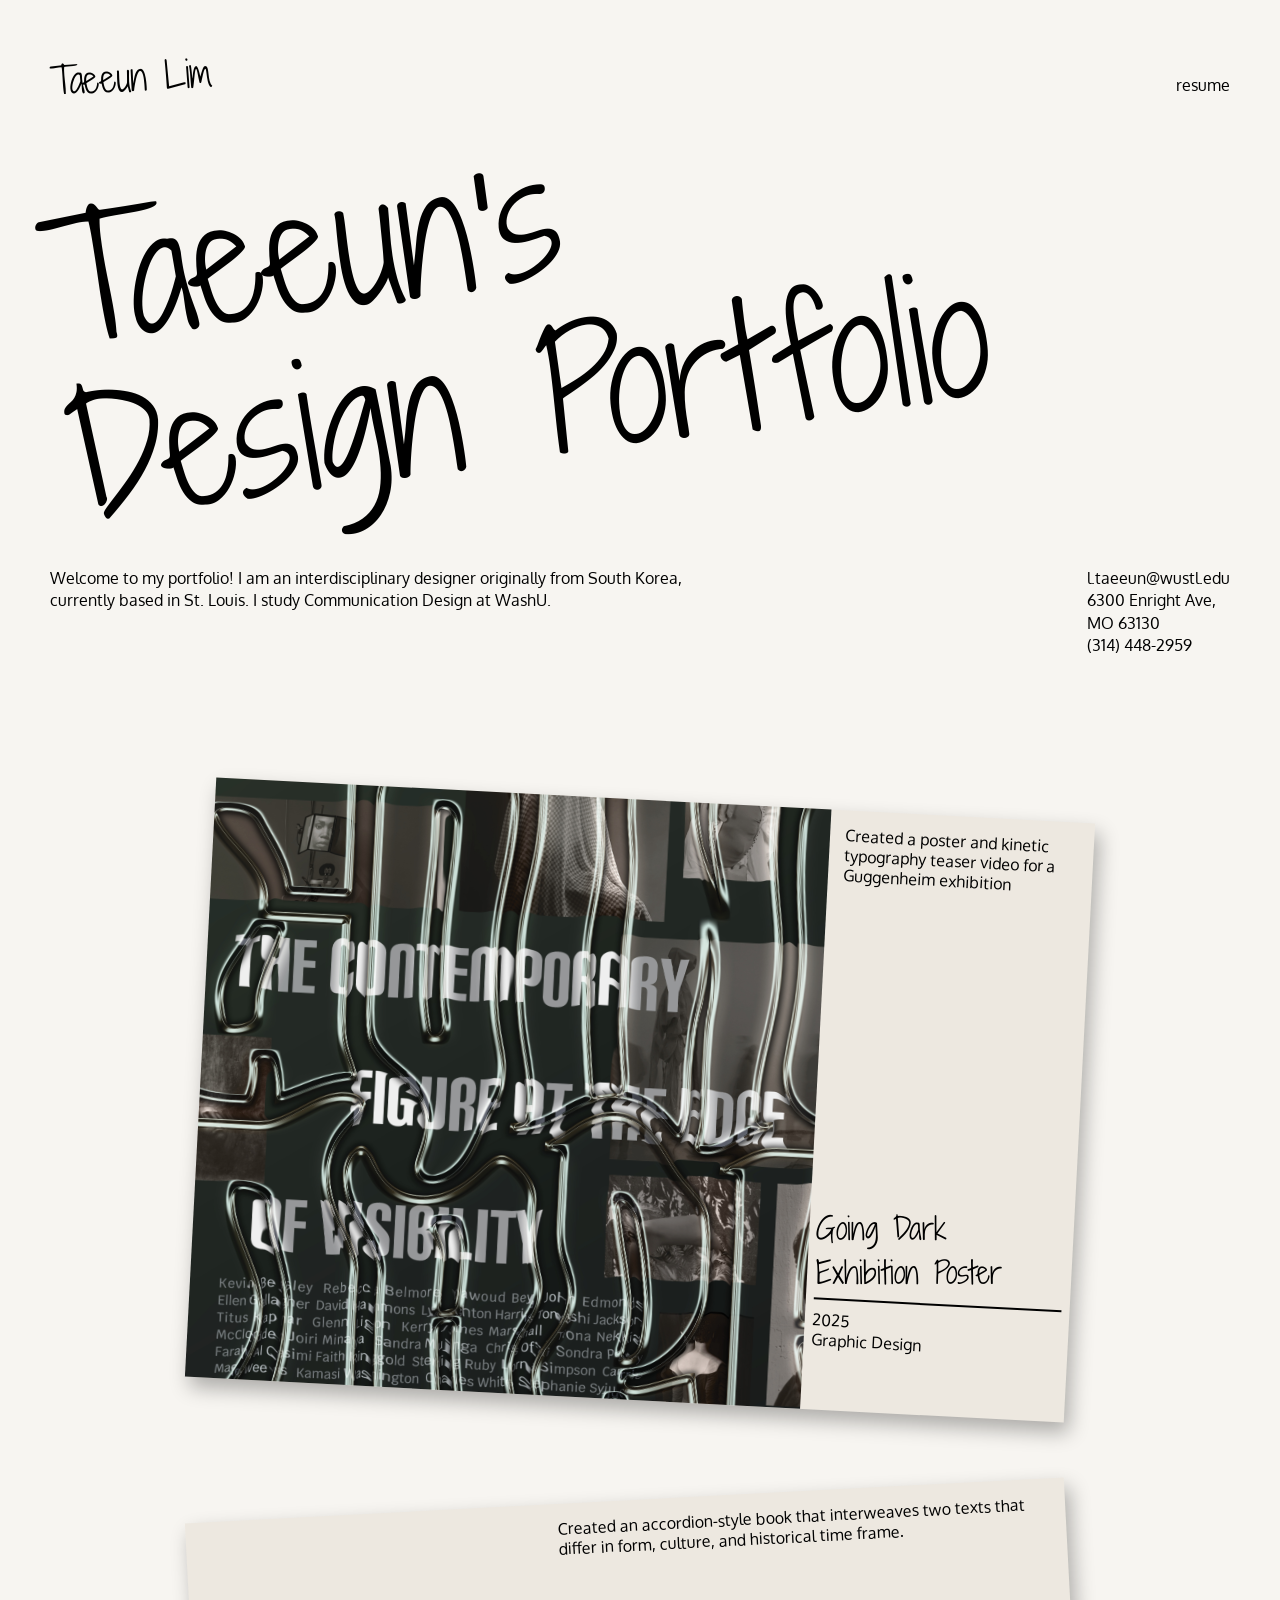
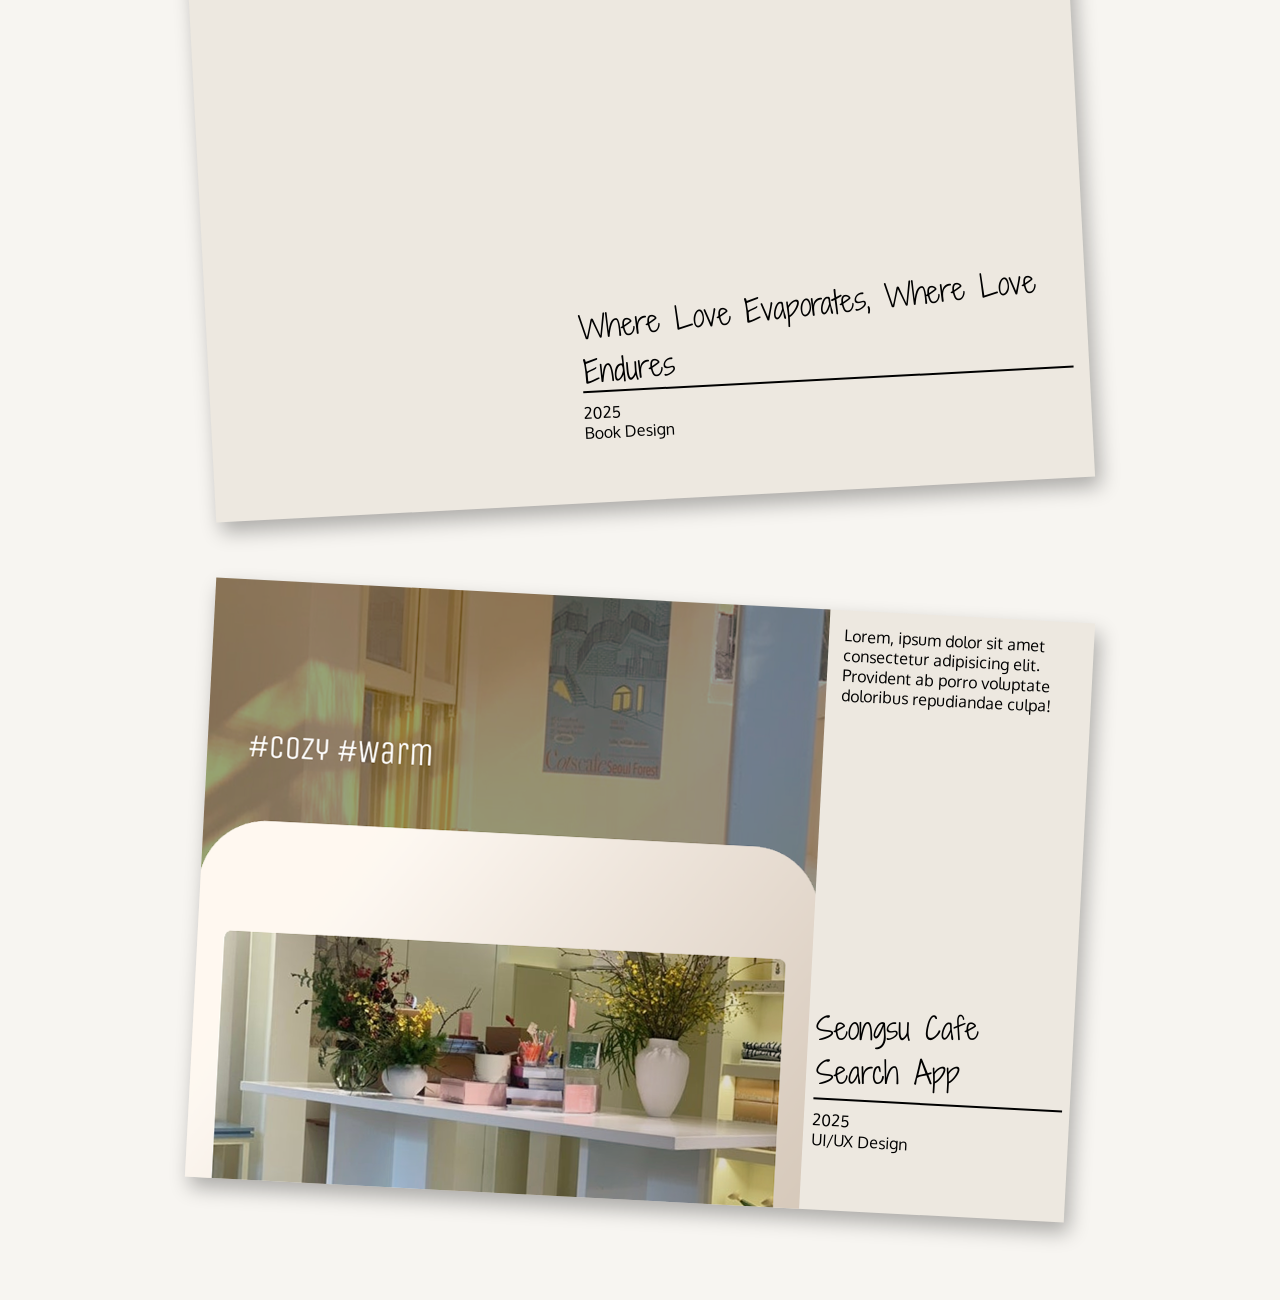
==== portfolio/index.html @ a73a8491 "Update title to 'Taeeun's Portfolio'" ====
<!DOCTYPE html>
<html lang="en">

<head>
    <meta charset="UTF-8">
    <meta name="viewport" content="width=device-width, initial-scale=1.0">
    <title>Taeeun's Portfolio</title>
    <link rel="stylesheet" href="styles.css">
    <link rel="preconnect" href="https://fonts.googleapis.com">
    <link rel="preconnect" href="https://fonts.gstatic.com" crossorigin>
    <link
        href="https://fonts.googleapis.com/css2?family=Oxygen:wght@300;400;700&family=Shadows+Into+Light+Two&display=swap"
        rel="stylesheet">
</head>

<body>
    <div id="wrap">
        <div id="fixed">
            <div id="header" class="flex">
                <a href="index.html" class="cursive home">Taeeun Lim</a>
                <ul class="flex">
                    <!-- <li><a href="#">works</a></li> -->
                    <li><a href="https://drive.google.com/file/d/1LucYQpumOBgdavRqfse2Iy4DHoebhbpL/view?usp=sharing">resume</a></li>
                </ul>
            </div>


            <div id="body">
                <div class="title cursive">
                    <p>Taeeun's <br>Design Portfolio</p>
                </div>
                <div id="introduction" class="flex">
                    <p>Welcome to my portfolio! I am an interdisciplinary designer originally from South Korea, currently based in St. Louis. I study Communication Design at WashU.</p>
                    <p>l.taeeun@wustl.edu <br>6300 Enright Ave, <br>MO 63130 <br>(314) 448-2959</p>
                </div>
            </div>
        </div>

        <!-- cards -->

        <div class="scroll">
            <p>content</p>
        </div>


        <a href="going-dark.html">
            <div class="card flex">
                <img src="image/thumbnails/thumbtest1.jpg" alt="">
                <div class="card-description">
                    <p>Created a poster and kinetic typography teaser video for a Guggenheim exhibition</p>
                    <div class="work-name">
                        <p class="cursive">Going Dark <br> Exhibition Poster</p>
                    <div class="line">
                    </div>
                    <div>
                        <p>2025</p>
                        <p>Graphic Design</p>
                    </div>
                    </div>
                    
                </div>
            </div>
        </a>

        <a href="love-book.html">
            <div class="card flex">
                <img src="image/thumbnails/thumbnail3.jpg" alt="">
                <div class="card-description">
                    <p>Created an accordion-style book that interweaves two texts that differ in form, culture, and historical time frame.</p>
                    <div class="work-name">
                        <p class="cursive">Where Love Evaporates, Where Love Endures</p>
                    <div class="line">
                    </div>
                    <div>
                        <p>2025</p>
                        <p>Book Design</p>
                    </div>
                    </div>
                    
                </div>
            </div>
        </a>

        <a href="seongsu.html">
            <div class="card flex">
                <img src="image/thumbnails/thumbnailtest3.png" alt="">
                <div class="card-description">
                    <p>Lorem, ipsum dolor sit amet consectetur adipisicing elit. Provident ab porro voluptate doloribus repudiandae culpa!</p>
                    <div class="work-name">
                        <p class="cursive">Seongsu Cafe <br> Search App</p>
                    <div class="line">
                    </div>
                    <div>
                        <p>2025</p>
                        <p>UI/UX Design</p>
                    </div>
                    </div>
                    
                </div>
            </div>
        </a>

         

        


    </div>

    </div>
</body>

</html>
---- portfolio/styles.css ----
* {
    margin: 0;
    padding: 0;
    box-sizing: border-box;
}

a {
    text-decoration: none;
    color: inherit;

}

ul,
ol,
li {
    list-style: none;
}

img {
    width: 100%;
    height: auto;
    object-fit: cover;
}

video {
    width: 100%;
    height: auto;
}

body {
    background-color: #F7F5F1;
    font-family: "Oxygen", sans-serif;
    font-weight: 400;
    font-style: normal;
    font-size: 16px;
}

.cursive {
    font-family: "Shadows Into Light Two", cursive;
    font-weight: 400;
    font-style: normal;
    font-size: 30px;
    transform: rotate(-3deg);
}

.flex {
    display: flex;
    justify-content: space-between;
    /* gap: 2%; */
}


/*----------header------------------------*/

.home {
    font-size: 36px;
    transition: all 0.5s ease;
}

.home:hover {
    font-size: 38px;
    transform: rotate(0deg);
}


#header {
    width: 100%;
    align-items: baseline;
    z-index: 1000;
}

#header ul.flex li {
    margin: 0 0 0 20px;
    cursor: pointer;
    padding: 20px 0 20px 0;
}

#fixed {
    position: fixed;
        padding: 50px;
    width: 100vw;
}

/*fixed body------------------------------*/


#body {
    width: 100%;
}
.title {
    font-size: 200px;
    line-height: 1.1;
    transform: rotate(-8deg);
    margin: 0 0 100px;
}

#introduction p {
    max-width: 650px;
    line-height: 1.4;
}



/*card------------------------------------*/


.scroll {
    height: 800px;
    width: 20px;
    opacity: 0;
}
.card {
    background-color: #EDE8E0;
    width: 1100px;
    height: 750px;
    z-index: 10;
    margin: 0 auto 100px;
    box-shadow: 5px 10px 20px rgba(0,0,0,0.30);
    transition: transform 0.3s ease;
}

a:nth-of-type(odd) .card {
    transform: rotate(3deg);
}

a:nth-of-type(odd):hover .card {
    transform: rotate(-3deg);
}


a:nth-of-type(even) .card {
    transform: rotate(-3deg);
}

a:nth-of-type(even):hover .card {
    transform: rotate(3deg);
}

/* .description {
    margin: 30px;
} */

.card img {
    width: 70%;
}

.card-description {
    padding: 15px;
    width: 100%;
    position: relative;
}

.line {
    width: 100%;
    height: 2px;
    background-color: black;
    margin: 10px 0;
}

.work-name {
    position: absolute;
    width: 94%;
    left: 50%;
    bottom: 10%;
    transform: translateX(-50%);
}


.bold {
    font-weight: 600;
}





/*responsive--------------------------------*/


@media  (max-width: 1300px) {
    .title {
        font-size: 160px;
    }

     .card {
    width: 880px;
    height: 600px;
}
}

@media  (max-width: 1100px) {
    .title {
        font-size: 130px;
    }


    .card {
        flex-direction: column;
        width: 500px;
        height: 700px;
        justify-content: flex-start;
        position: relative;
    }

    .card-description {
        position:initial;
    }

    .card img {
        width: 100%;
        height: 400px;
    }

    .work-name {
        bottom: 5%;
    }
    
}

@media (max-width: 700px) {
    .title {
        font-size: 120px;
    }



    #fixed #introduction{
        margin: -50px 0 0;
        flex-direction: column;
    }

    #introduction>p:first-of-type {
        margin: 0 0 20px;
    }

    .card {
        width: 400px;
        height: 700px;
            }
    
}
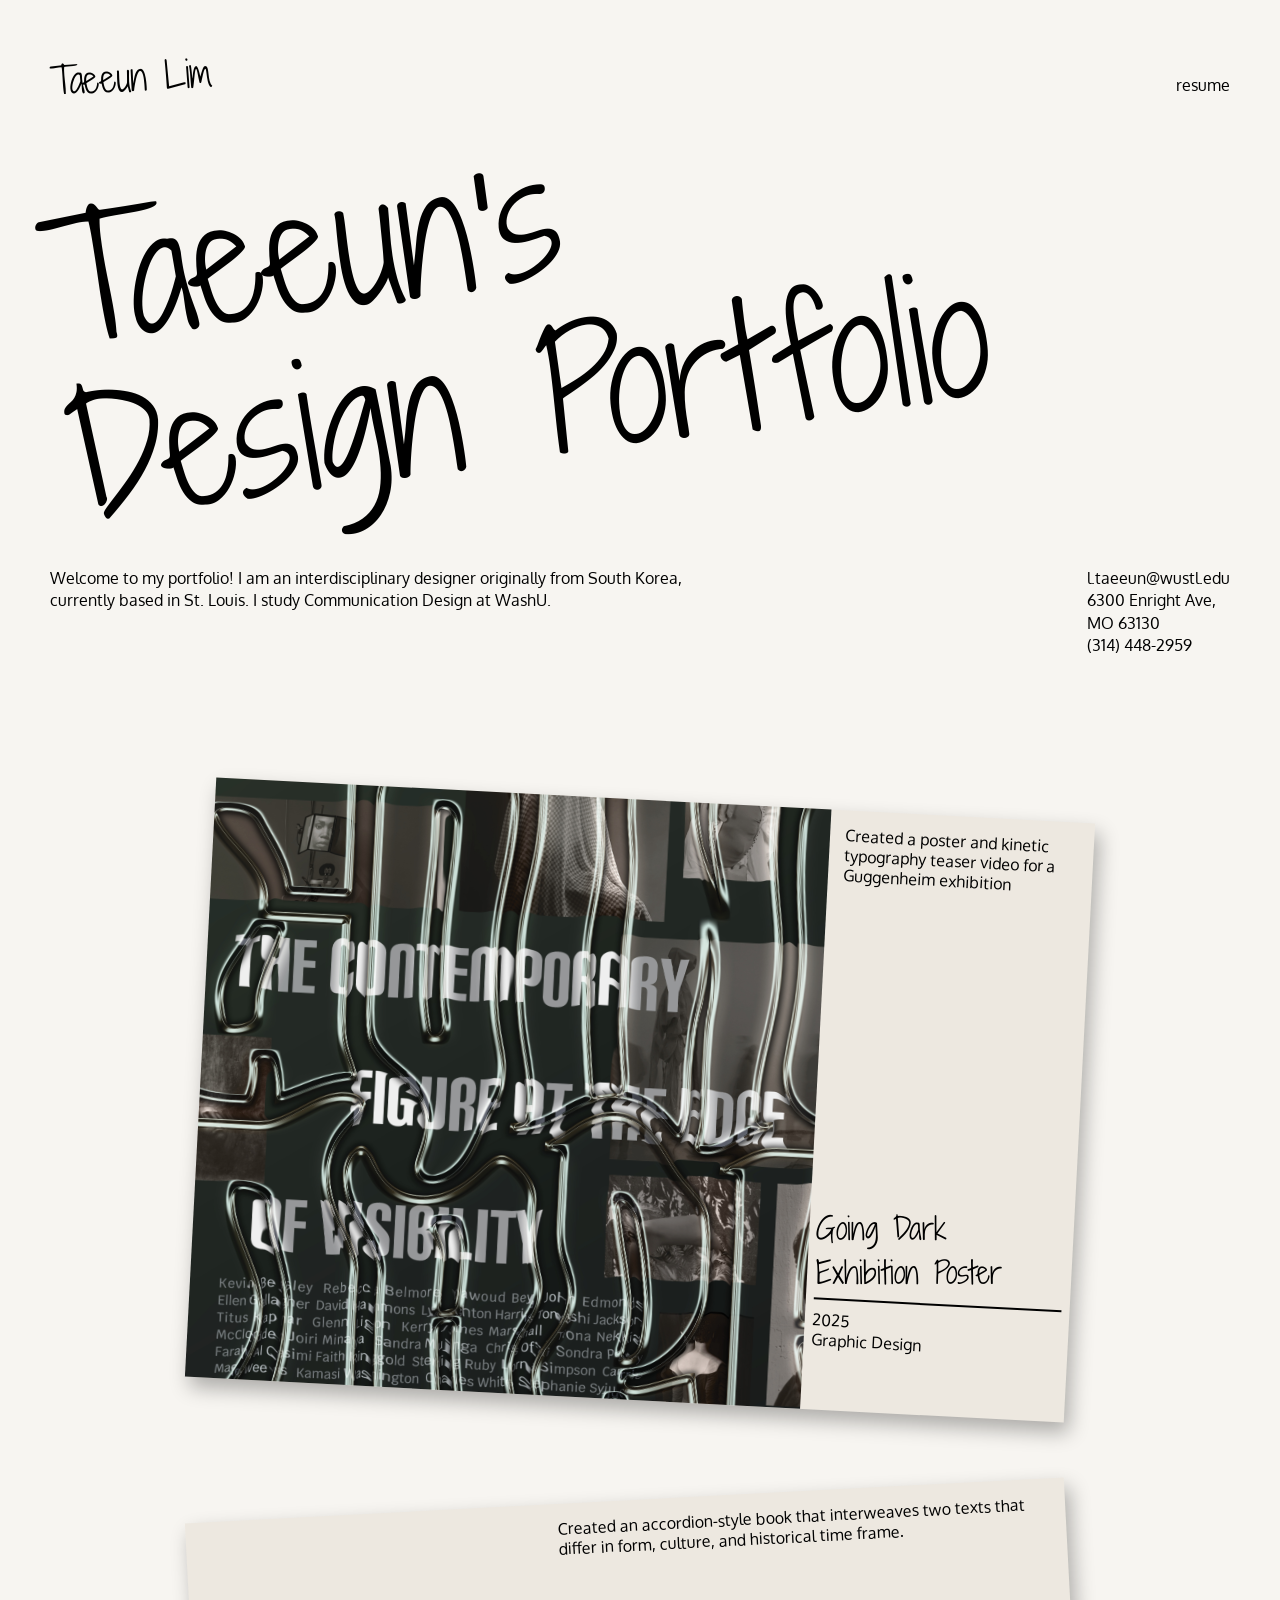
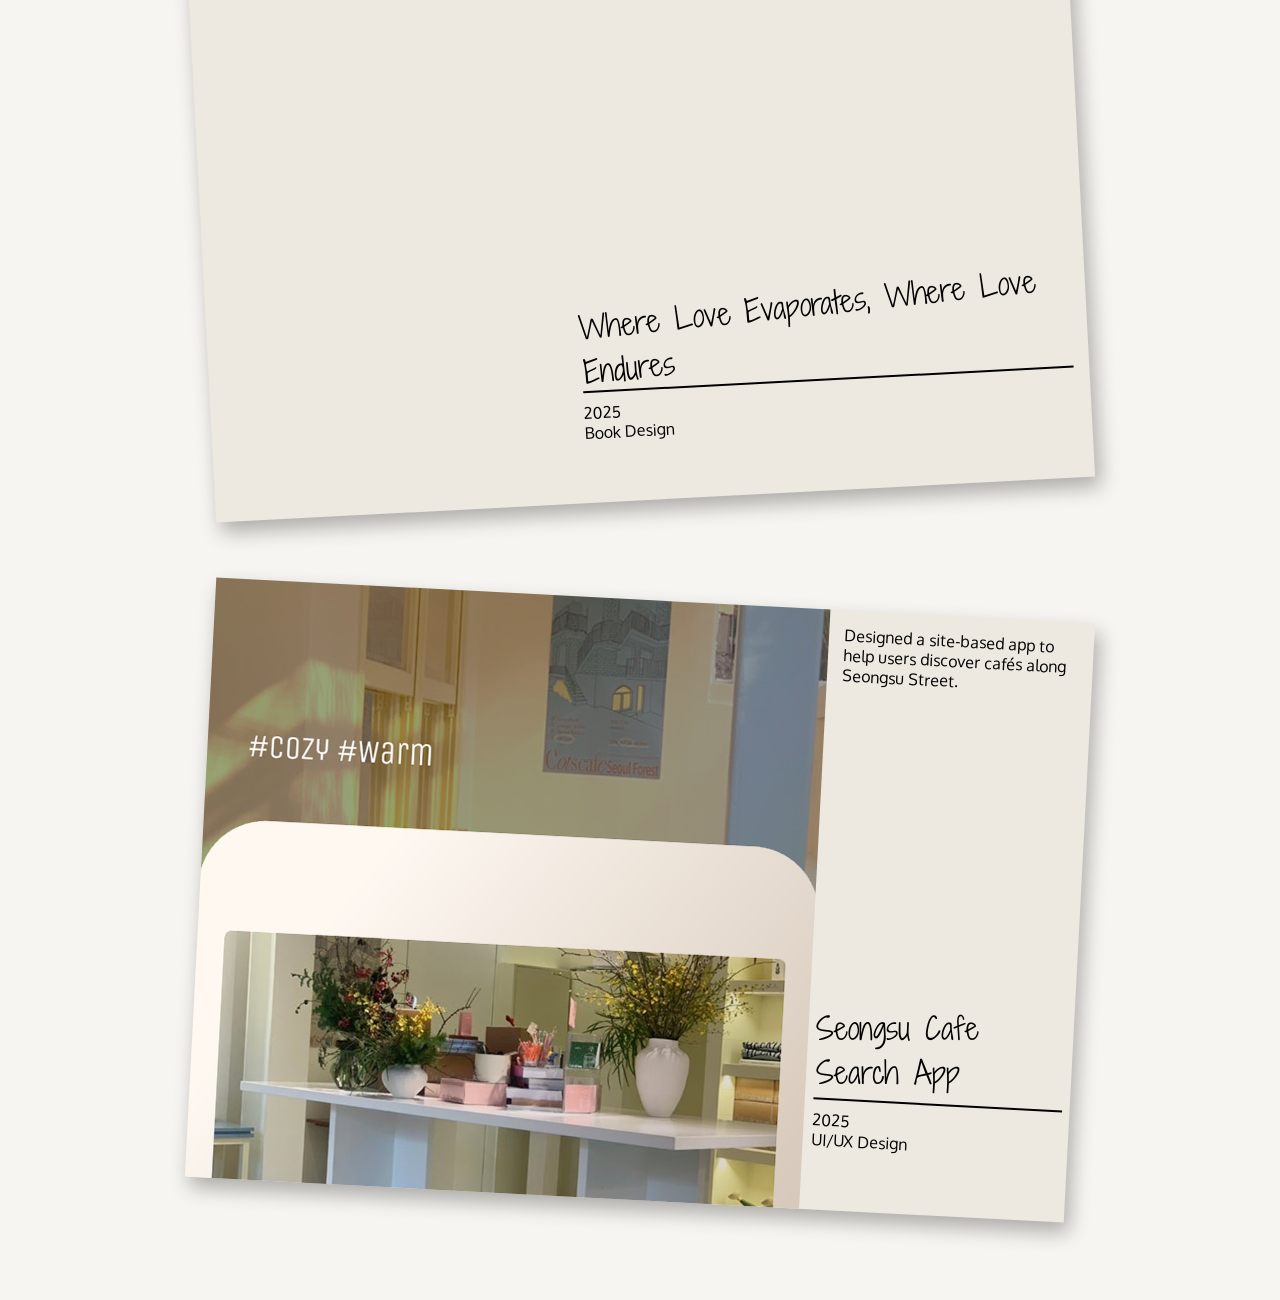
==== commit e4df5534: "change of description" ====
--- a/portfolio/index.html
+++ b/portfolio/index.html
@@ -85,7 +85,7 @@
             <div class="card flex">
                 <img src="image/thumbnails/thumbnailtest3.png" alt="">
                 <div class="card-description">
-                    <p>Lorem, ipsum dolor sit amet consectetur adipisicing elit. Provident ab porro voluptate doloribus repudiandae culpa!</p>
+                    <p>Designed a site-based app to help users discover cafés along Seongsu Street.</p>
                     <div class="work-name">
                         <p class="cursive">Seongsu Cafe <br> Search App</p>
                     <div class="line">
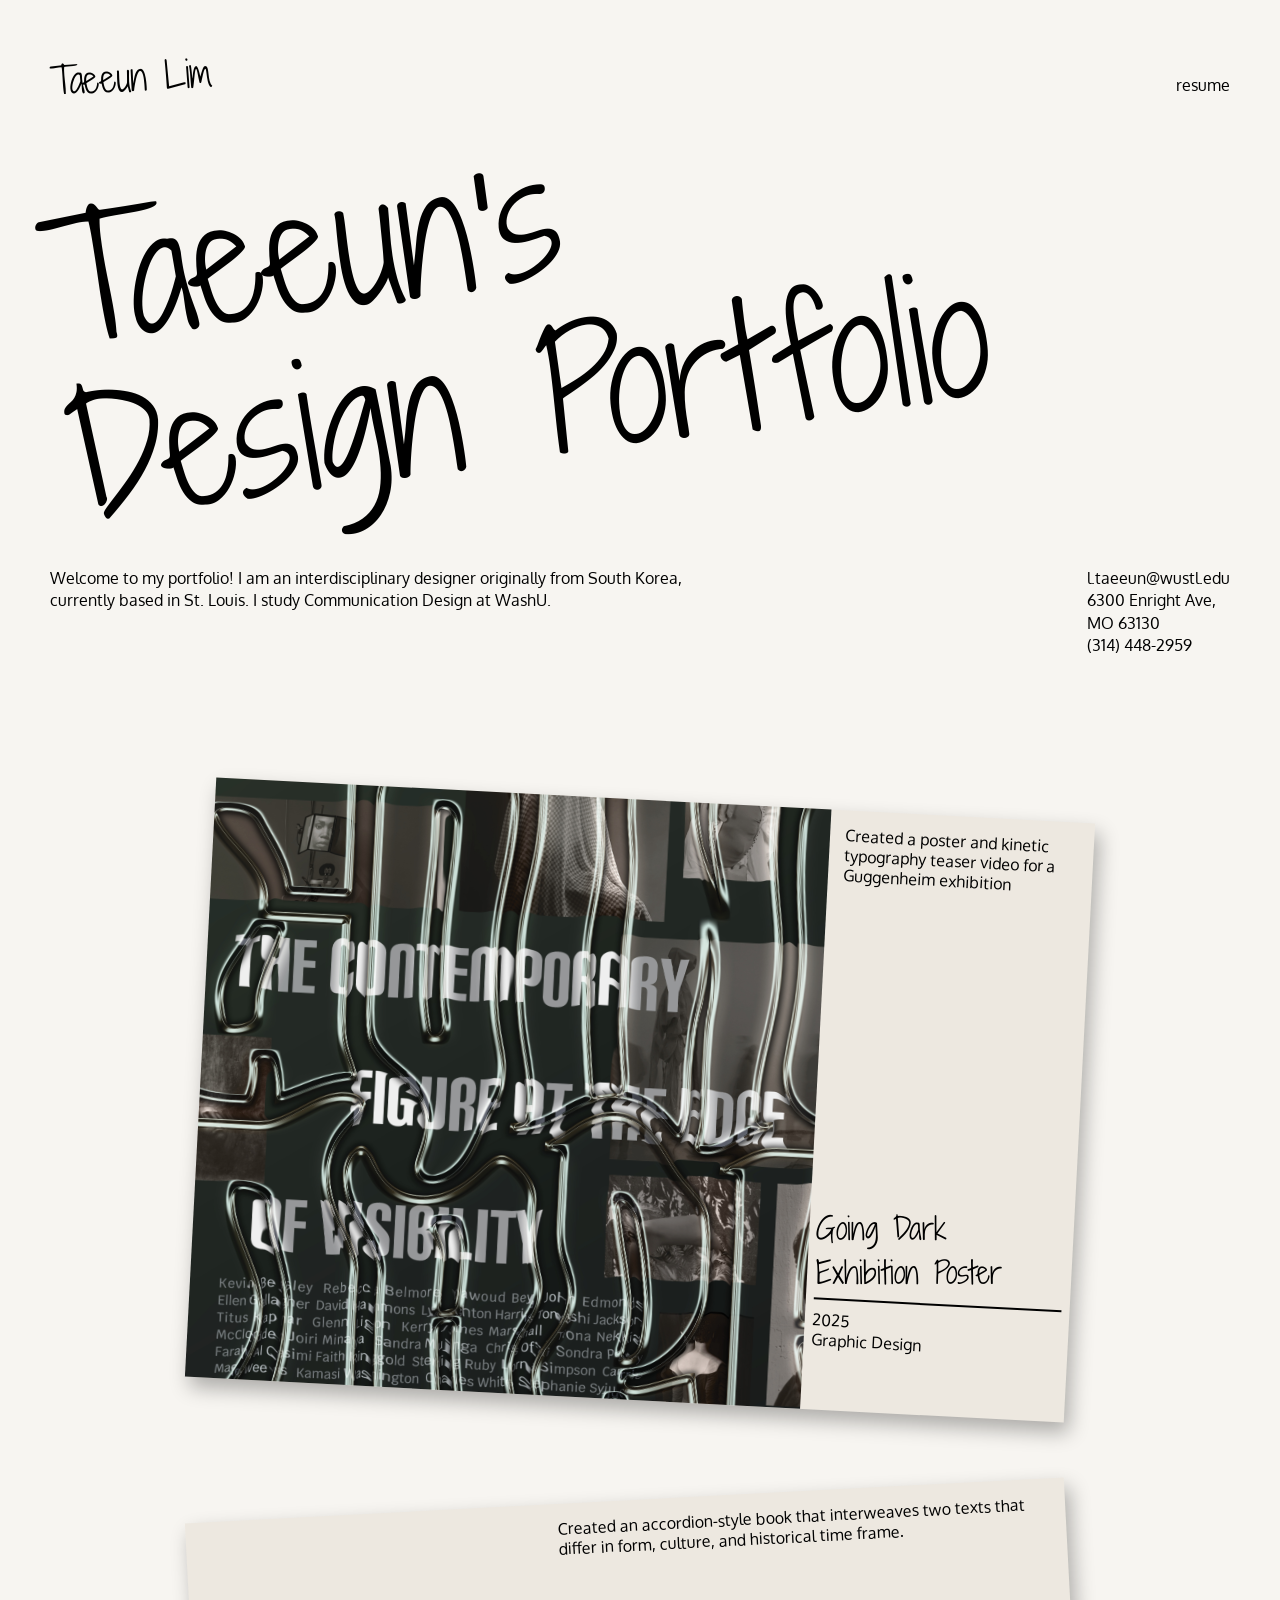
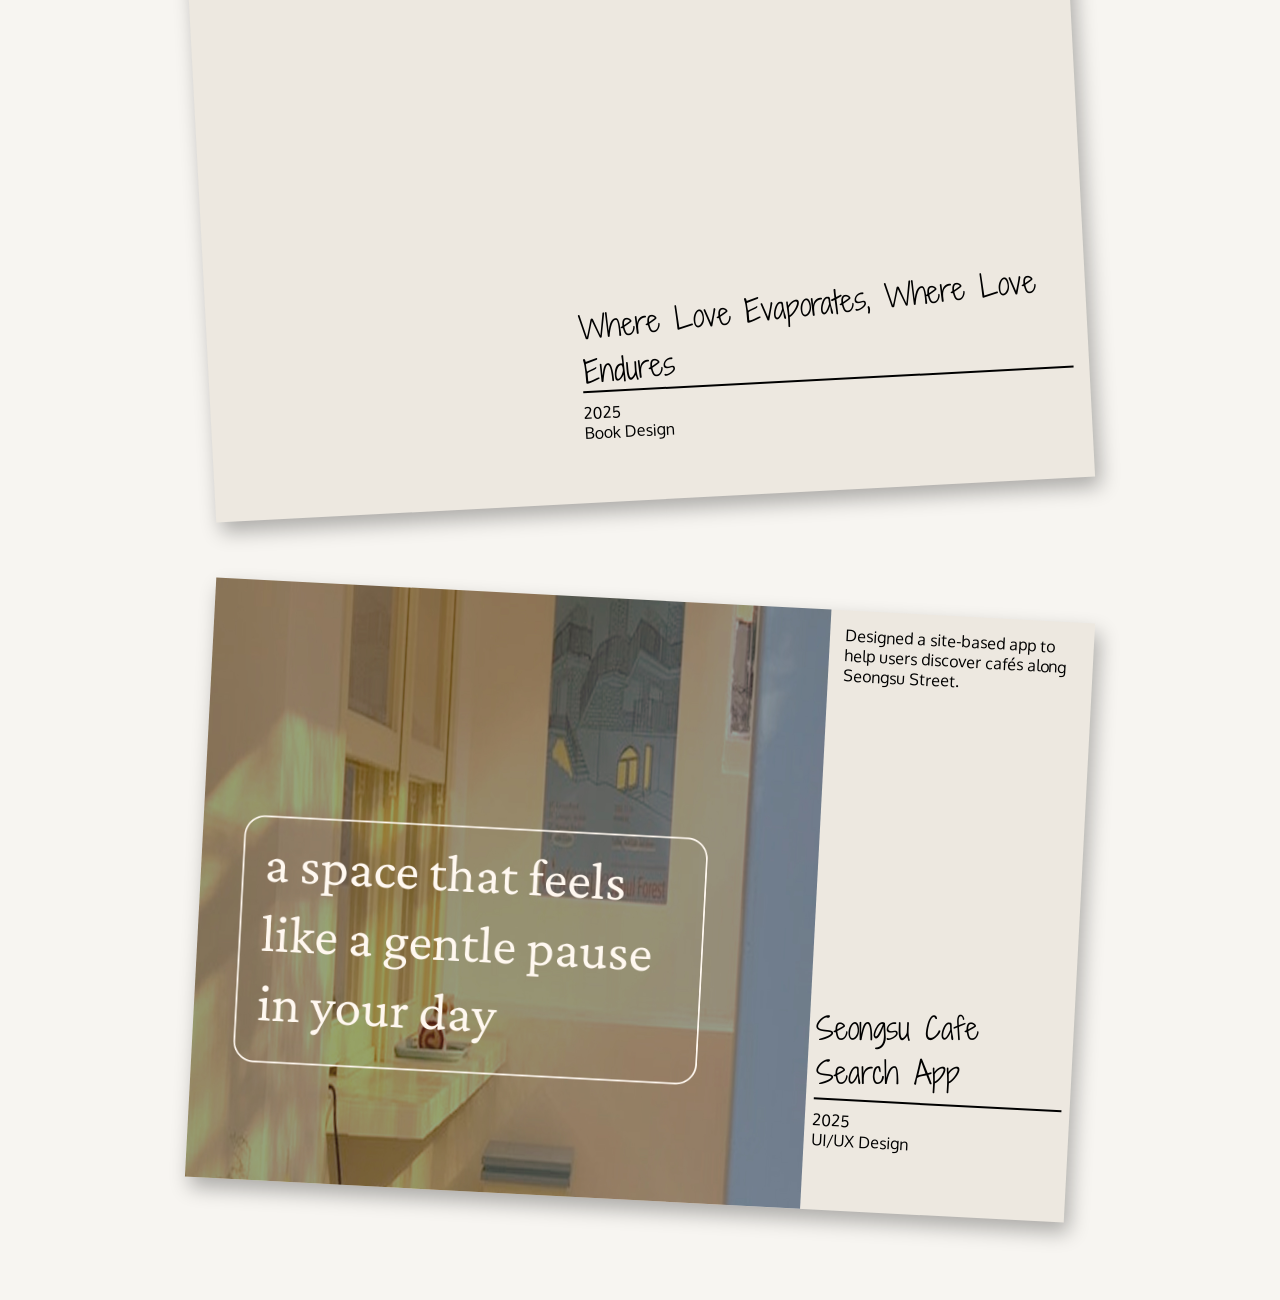
==== commit cecf345f: "thumbnail" ====
--- a/portfolio/index.html
+++ b/portfolio/index.html
@@ -83,7 +83,7 @@
 
         <a href="seongsu.html">
             <div class="card flex">
-                <img src="image/thumbnails/thumbnailtest3.png" alt="">
+                <img src="image/thumbnails/thumbnail2.jpg" alt="">
                 <div class="card-description">
                     <p>Designed a site-based app to help users discover cafés along Seongsu Street.</p>
                     <div class="work-name">
--- a/portfolio/styles.css
+++ b/portfolio/styles.css
@@ -136,9 +136,6 @@
     transform: rotate(3deg);
 }
 
-/* .description {
-    margin: 30px;
-} */
 
 .card img {
     width: 70%;
@@ -171,7 +168,15 @@
 }
 
 
-
+button {
+    background-color: transparent;
+    border: 1px solid black;
+    border-radius: 10px;
+    padding: 10px 15px;
+    font-size: 16px;
+    cursor: pointer;
+    transition: all 0.3s ease;
+}
 
 
 /*responsive--------------------------------*/
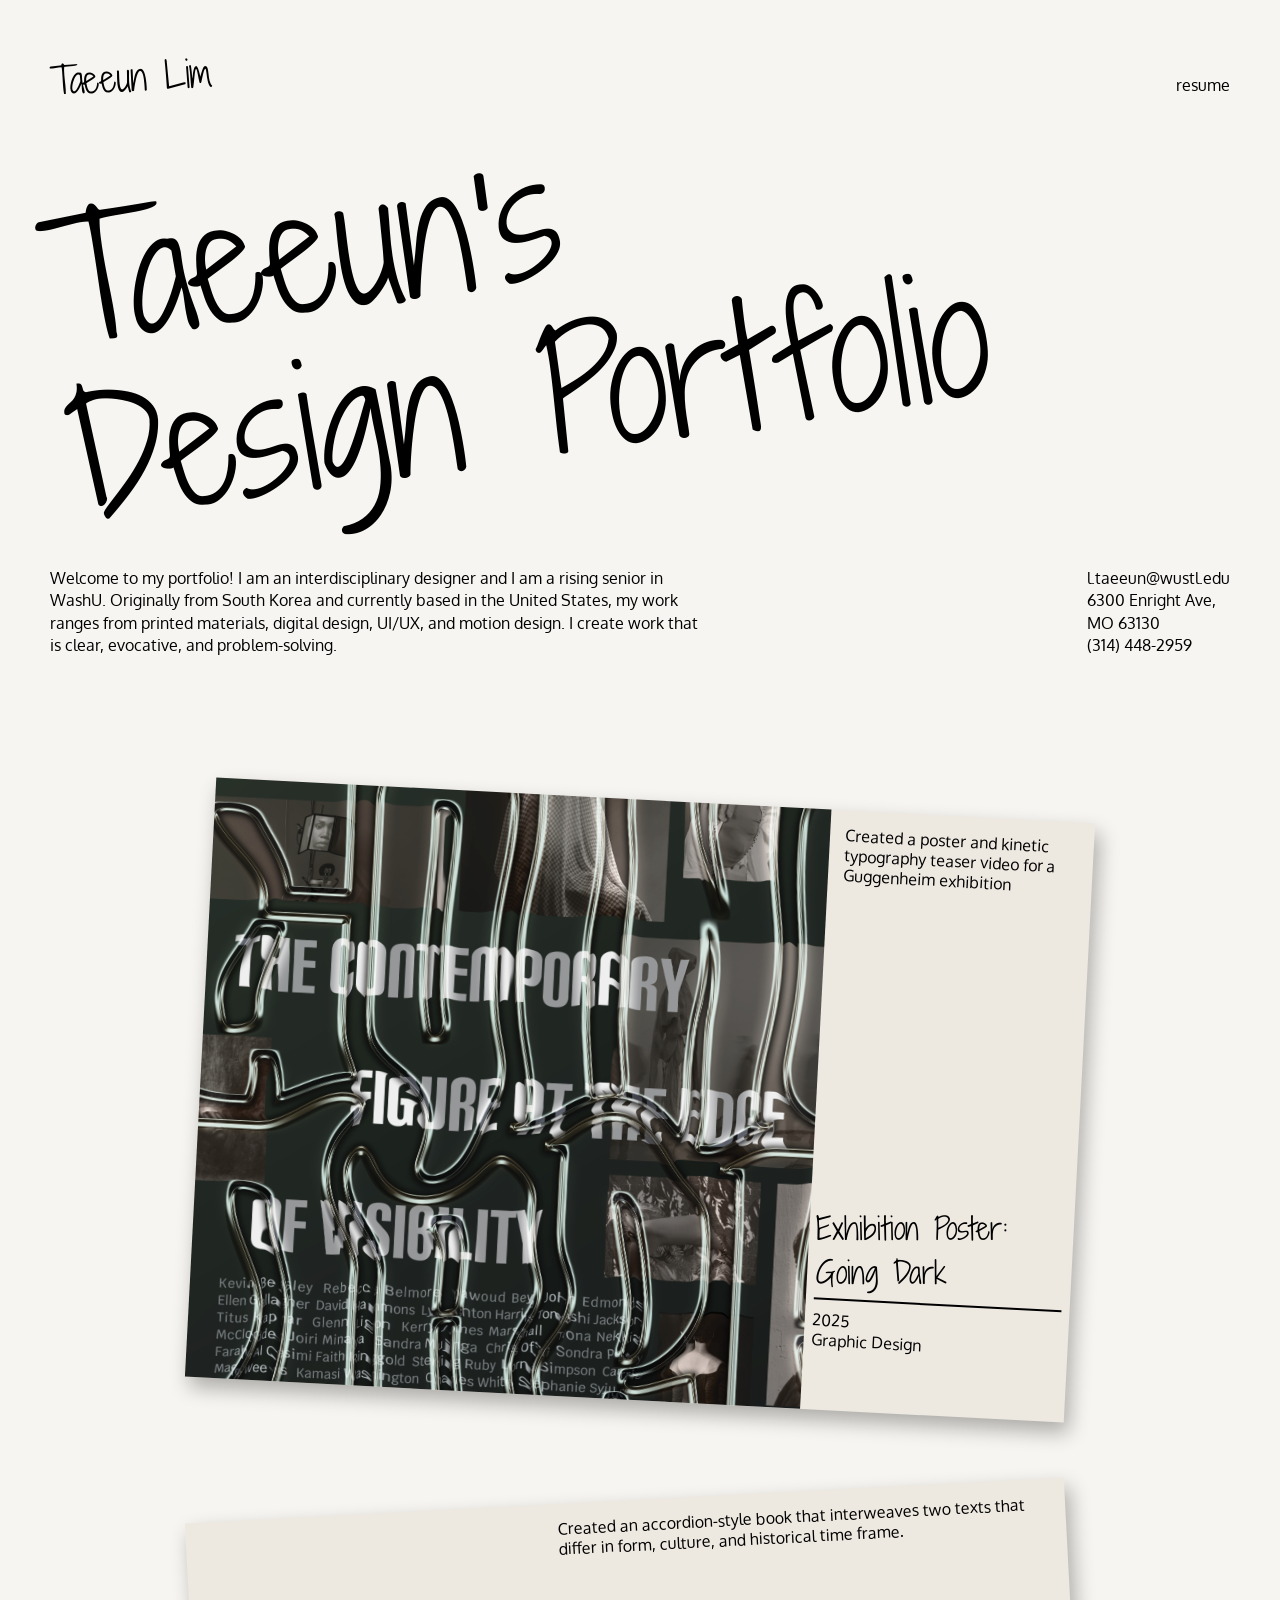
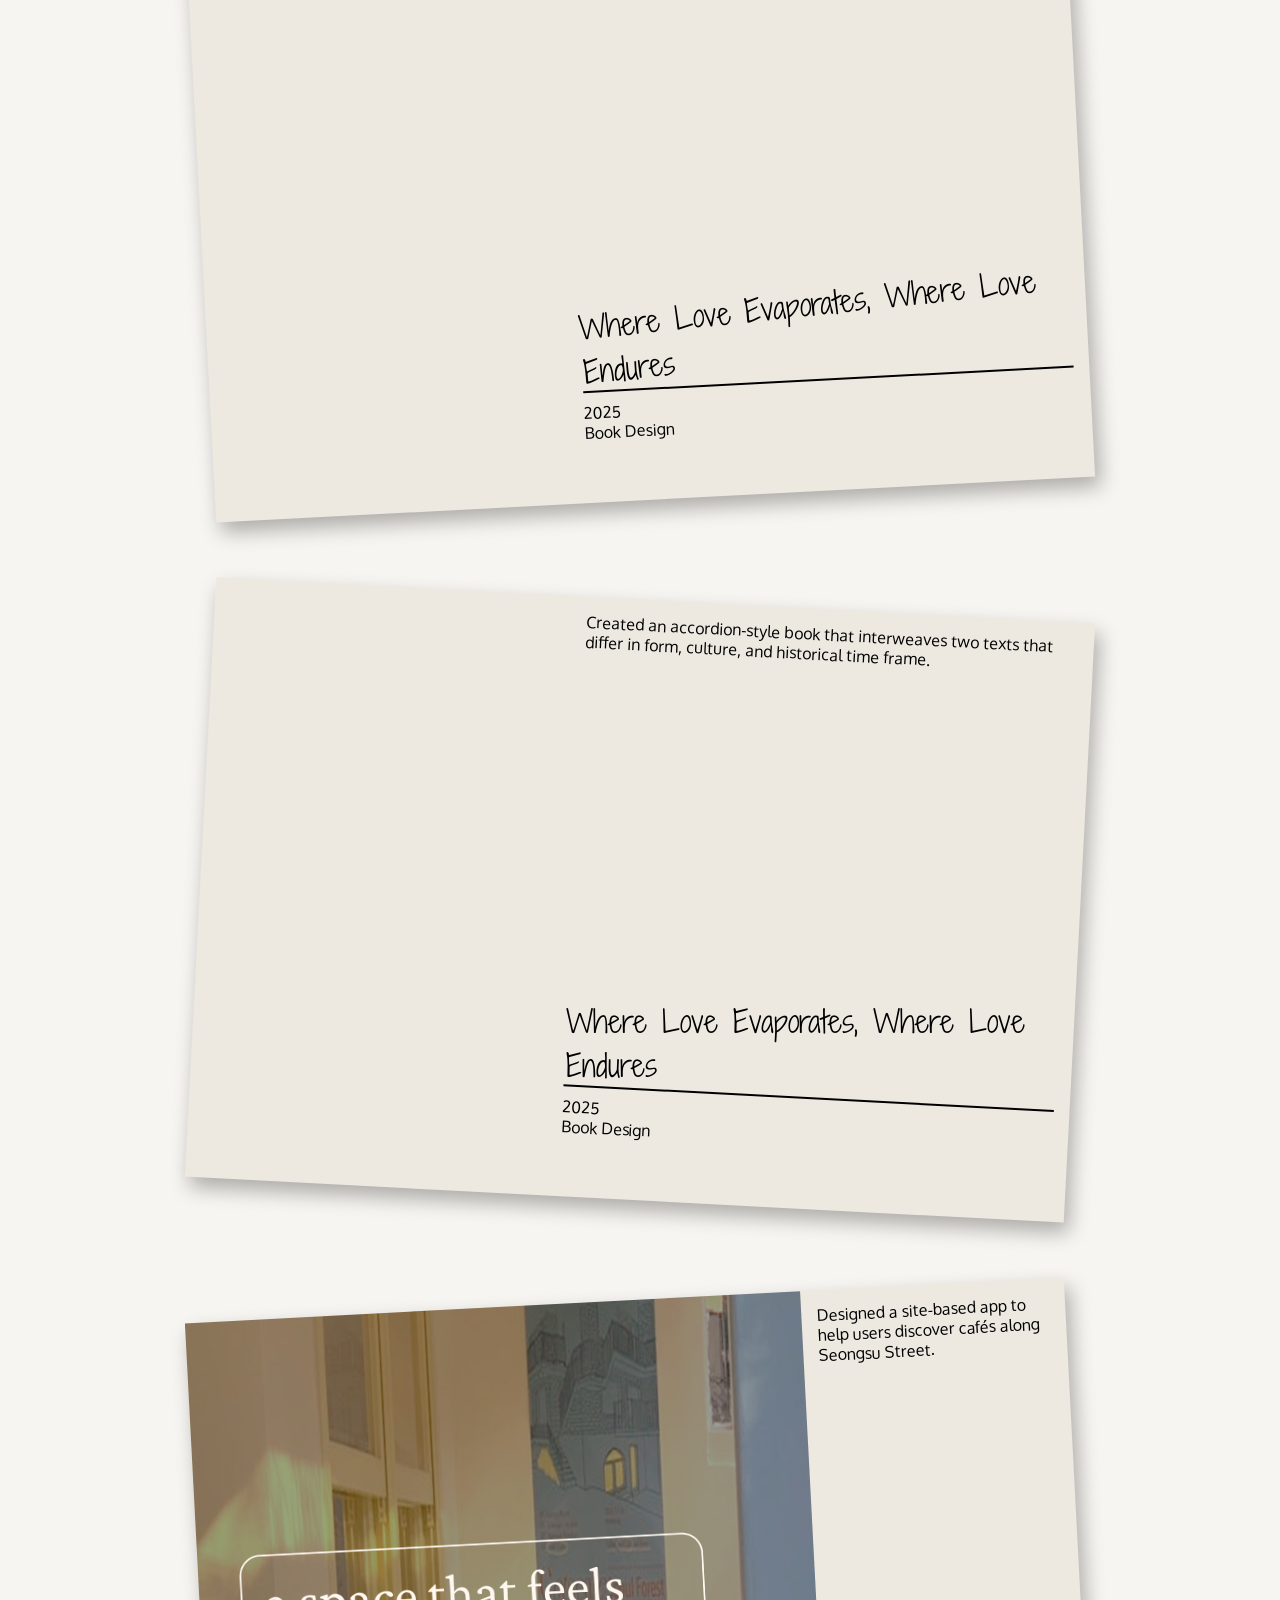
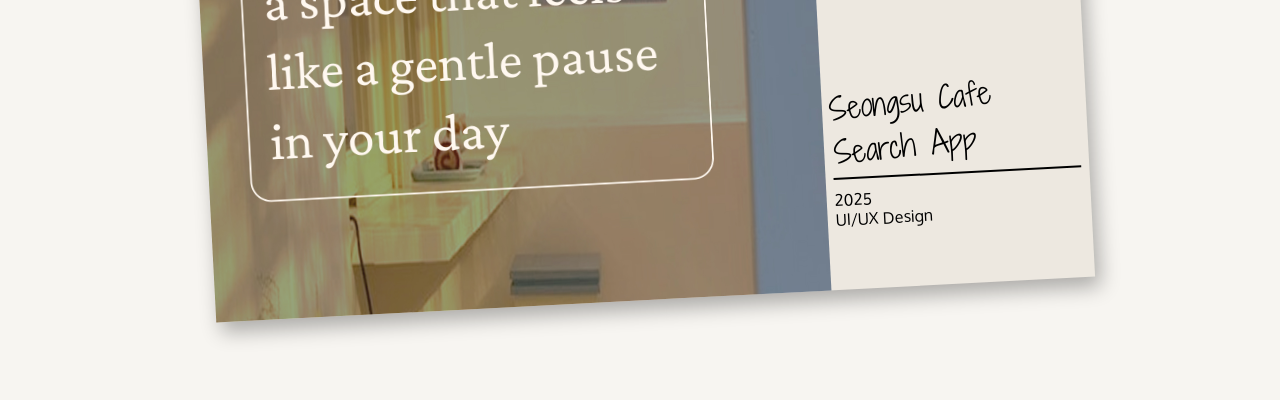
==== commit f05326a2: "many changes" ====
--- a/portfolio/index.html
+++ b/portfolio/index.html
@@ -30,7 +30,7 @@
                     <p>Taeeun's <br>Design Portfolio</p>
                 </div>
                 <div id="introduction" class="flex">
-                    <p>Welcome to my portfolio! I am an interdisciplinary designer originally from South Korea, currently based in St. Louis. I study Communication Design at WashU.</p>
+                    <p>Welcome to my portfolio! I am an interdisciplinary designer and I am a rising senior in WashU. Originally from South Korea and currently based in the United States, my work ranges from printed materials, digital design, UI/UX, and motion design. I create work that is clear, evocative, and problem-solving.</p>
                     <p>l.taeeun@wustl.edu <br>6300 Enright Ave, <br>MO 63130 <br>(314) 448-2959</p>
                 </div>
             </div>
@@ -49,7 +49,7 @@
                 <div class="card-description">
                     <p>Created a poster and kinetic typography teaser video for a Guggenheim exhibition</p>
                     <div class="work-name">
-                        <p class="cursive">Going Dark <br> Exhibition Poster</p>
+                        <p class="cursive">Exhibition Poster: <br> Going Dark</p>
                     <div class="line">
                     </div>
                     <div>
@@ -65,6 +65,25 @@
         <a href="love-book.html">
             <div class="card flex">
                 <img src="image/thumbnails/thumbnail3.jpg" alt="">
+                <div class="card-description">
+                    <p>Created an accordion-style book that interweaves two texts that differ in form, culture, and historical time frame.</p>
+                    <div class="work-name">
+                        <p class="cursive">Where Love Evaporates, Where Love Endures</p>
+                    <div class="line">
+                    </div>
+                    <div>
+                        <p>2025</p>
+                        <p>Book Design</p>
+                    </div>
+                    </div>
+                    
+                </div>
+            </div>
+        </a>
+
+         <a href="chethams.html">
+            <div class="card flex">
+                <img src="image/Chethams/wordmark.png" alt="">
                 <div class="card-description">
                     <p>Created an accordion-style book that interweaves two texts that differ in form, culture, and historical time frame.</p>
                     <div class="work-name">
--- a/portfolio/styles.css
+++ b/portfolio/styles.css
@@ -46,7 +46,6 @@
 .flex {
     display: flex;
     justify-content: space-between;
-    /* gap: 2%; */
 }
 
 
@@ -66,7 +65,7 @@
 #header {
     width: 100%;
     align-items: baseline;
-    z-index: 1000;
+    
 }
 
 #header ul.flex li {
@@ -77,8 +76,9 @@
 
 #fixed {
     position: fixed;
-        padding: 50px;
+    padding: 50px;
     width: 100vw;
+    
 }
 
 /*fixed body------------------------------*/
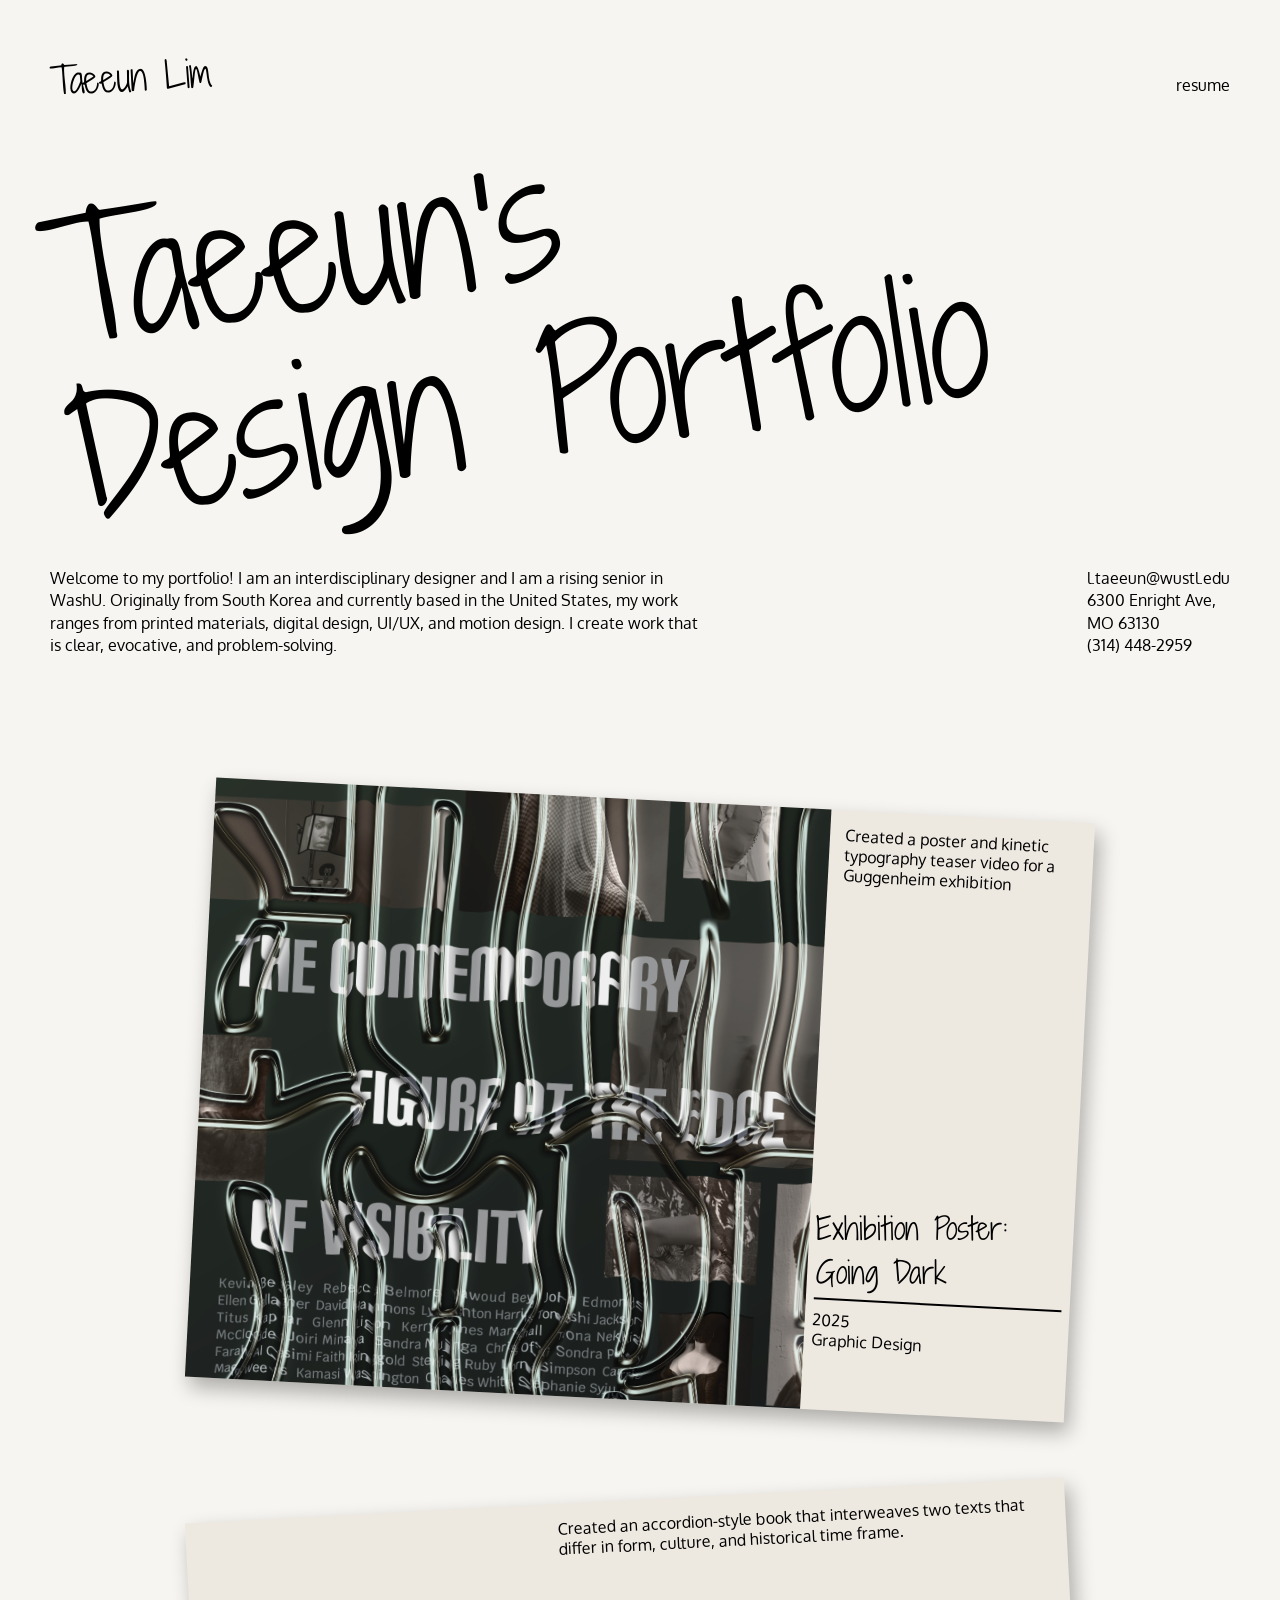
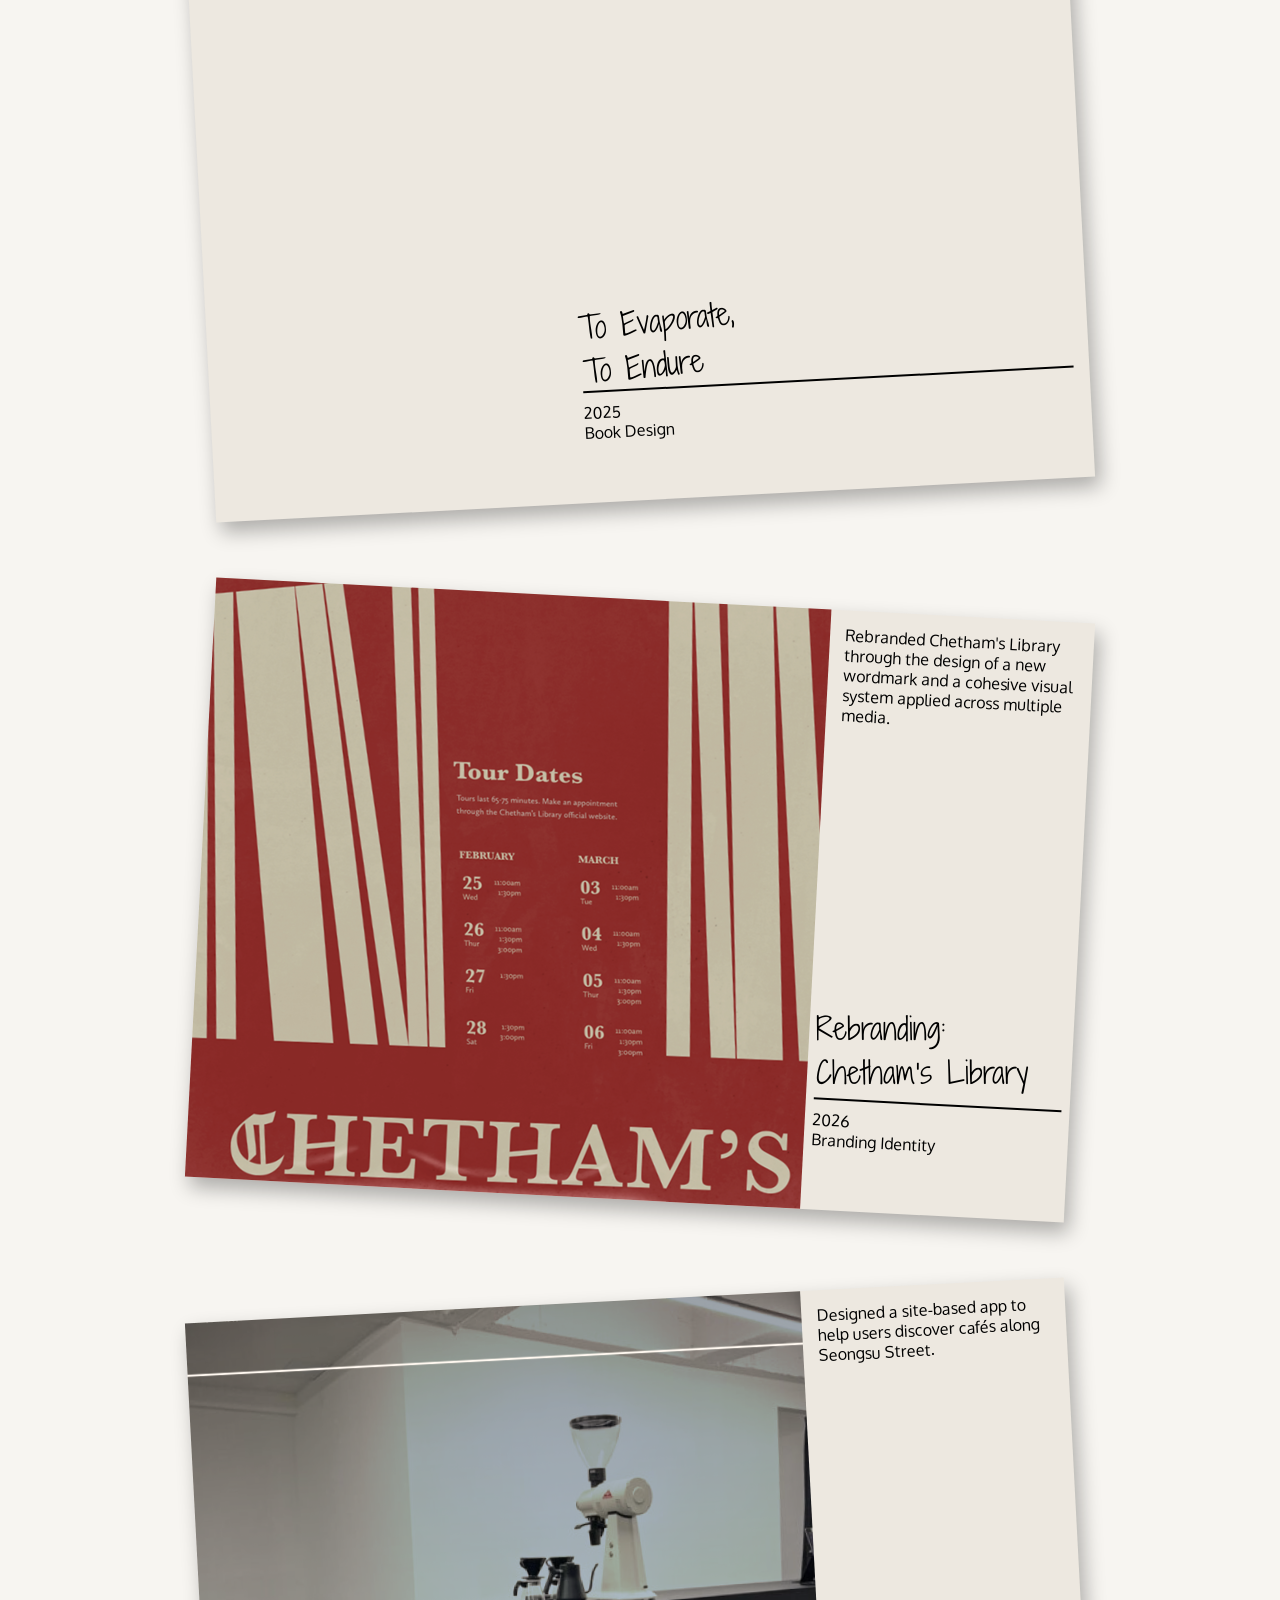
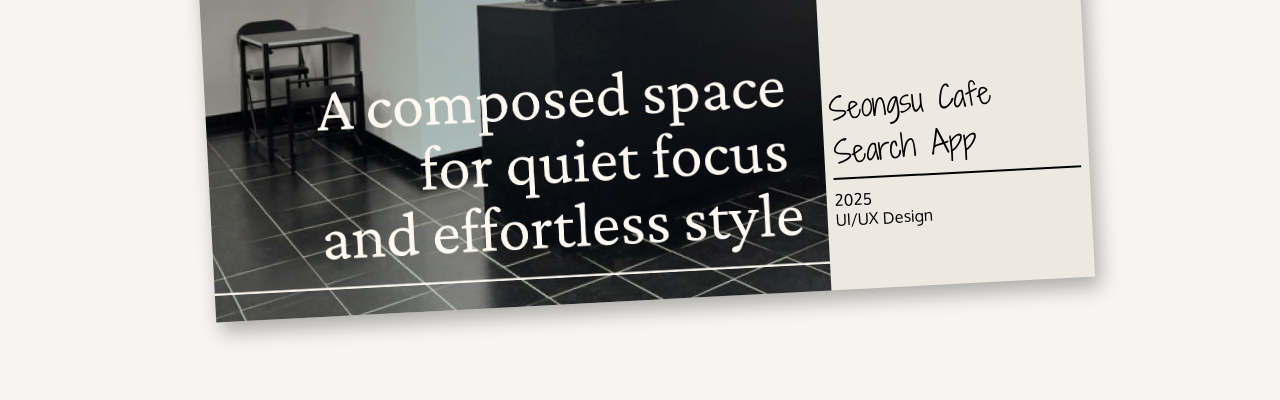
==== commit 3cb50dfe: "more changes" ====
--- a/portfolio/index.html
+++ b/portfolio/index.html
@@ -68,7 +68,7 @@
                 <div class="card-description">
                     <p>Created an accordion-style book that interweaves two texts that differ in form, culture, and historical time frame.</p>
                     <div class="work-name">
-                        <p class="cursive">Where Love Evaporates, Where Love Endures</p>
+                        <p class="cursive">To Evaporate, <br>To Endure</p>
                     <div class="line">
                     </div>
                     <div>
@@ -83,16 +83,16 @@
 
          <a href="chethams.html">
             <div class="card flex">
-                <img src="image/Chethams/wordmark.png" alt="">
+                <img src="image/thumbnails/thumbnail4.png" alt="">
                 <div class="card-description">
-                    <p>Created an accordion-style book that interweaves two texts that differ in form, culture, and historical time frame.</p>
+                    <p>Rebranded Chetham's Library through the design of a new wordmark and a cohesive visual system applied across multiple media.</p>
                     <div class="work-name">
-                        <p class="cursive">Where Love Evaporates, Where Love Endures</p>
+                        <p class="cursive">Rebranding: <br> Chetham's Library</p>
                     <div class="line">
                     </div>
                     <div>
-                        <p>2025</p>
-                        <p>Book Design</p>
+                        <p>2026</p>
+                        <p>Branding Identity</p>
                     </div>
                     </div>
                     
@@ -102,7 +102,7 @@
 
         <a href="seongsu.html">
             <div class="card flex">
-                <img src="image/thumbnails/thumbnail2.jpg" alt="">
+                <img src="image/thumbnails/thumbnail2.png" alt="">
                 <div class="card-description">
                     <p>Designed a site-based app to help users discover cafés along Seongsu Street.</p>
                     <div class="work-name">
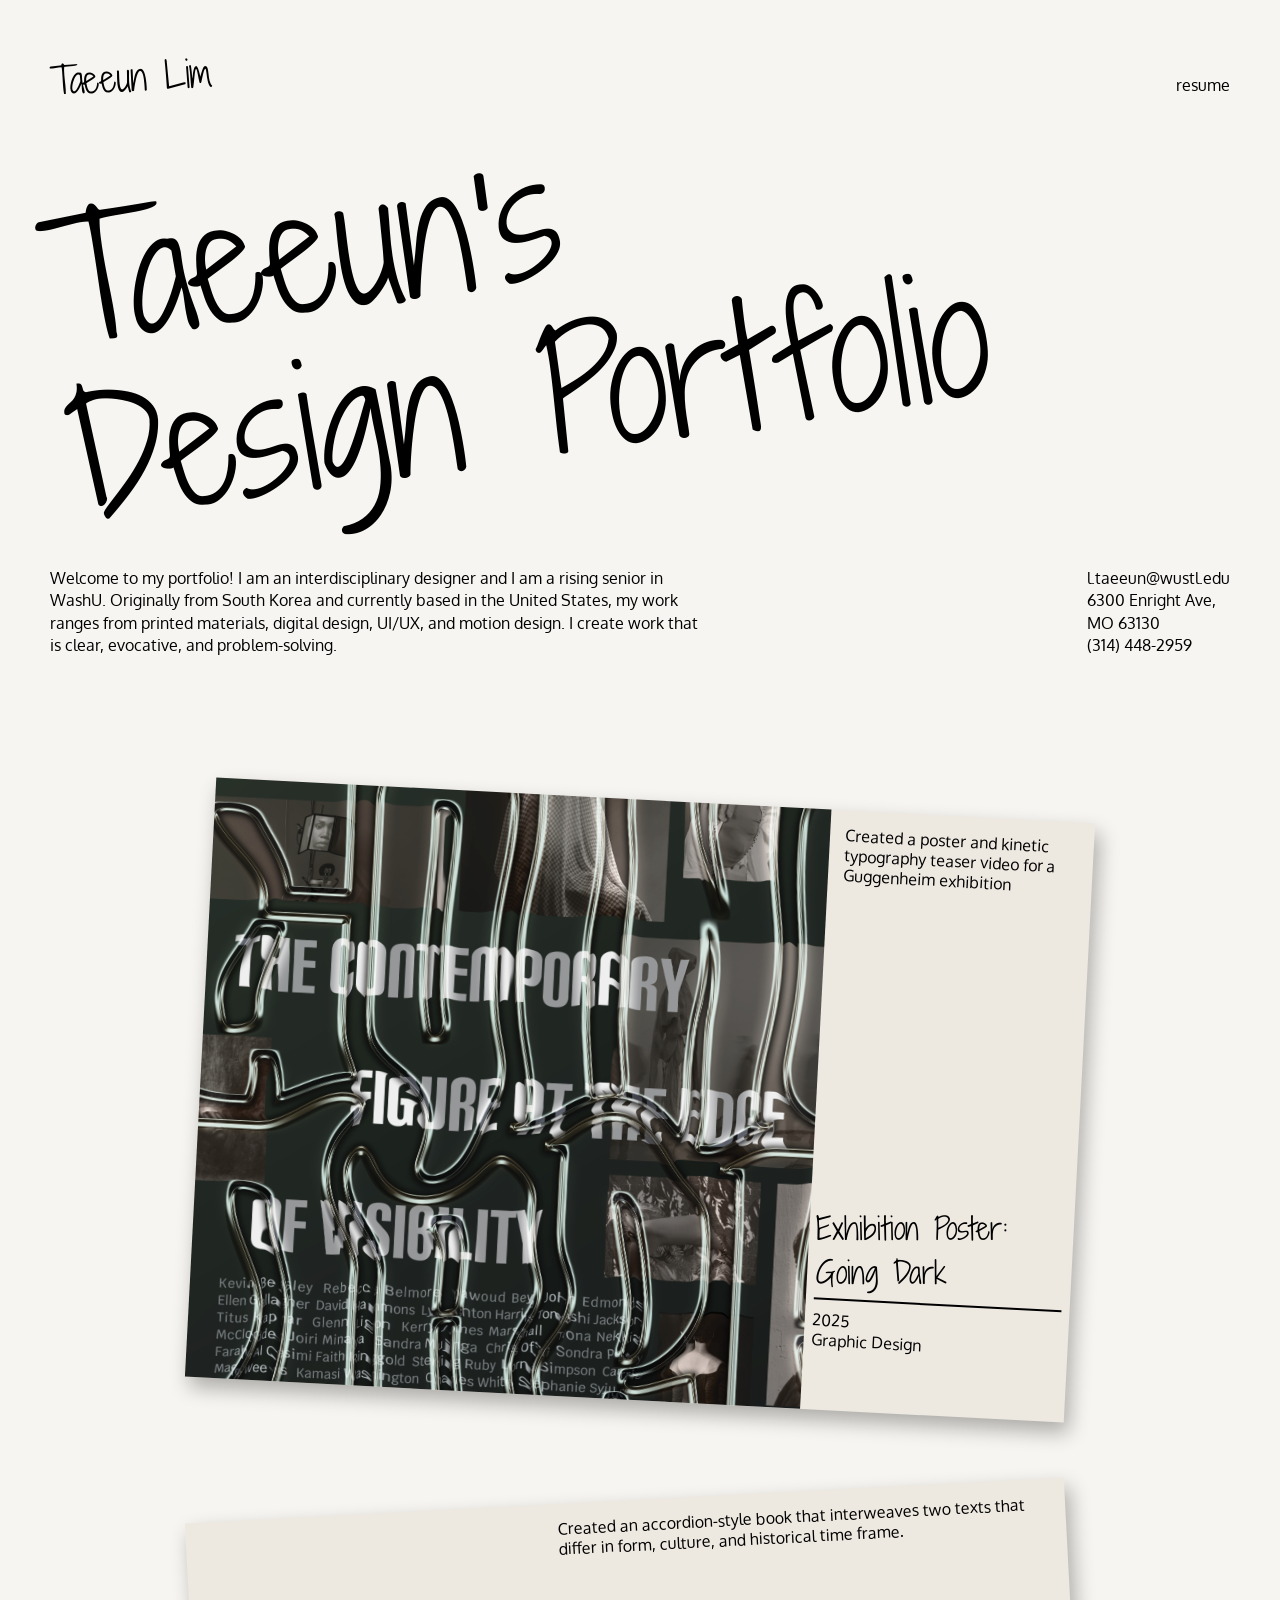
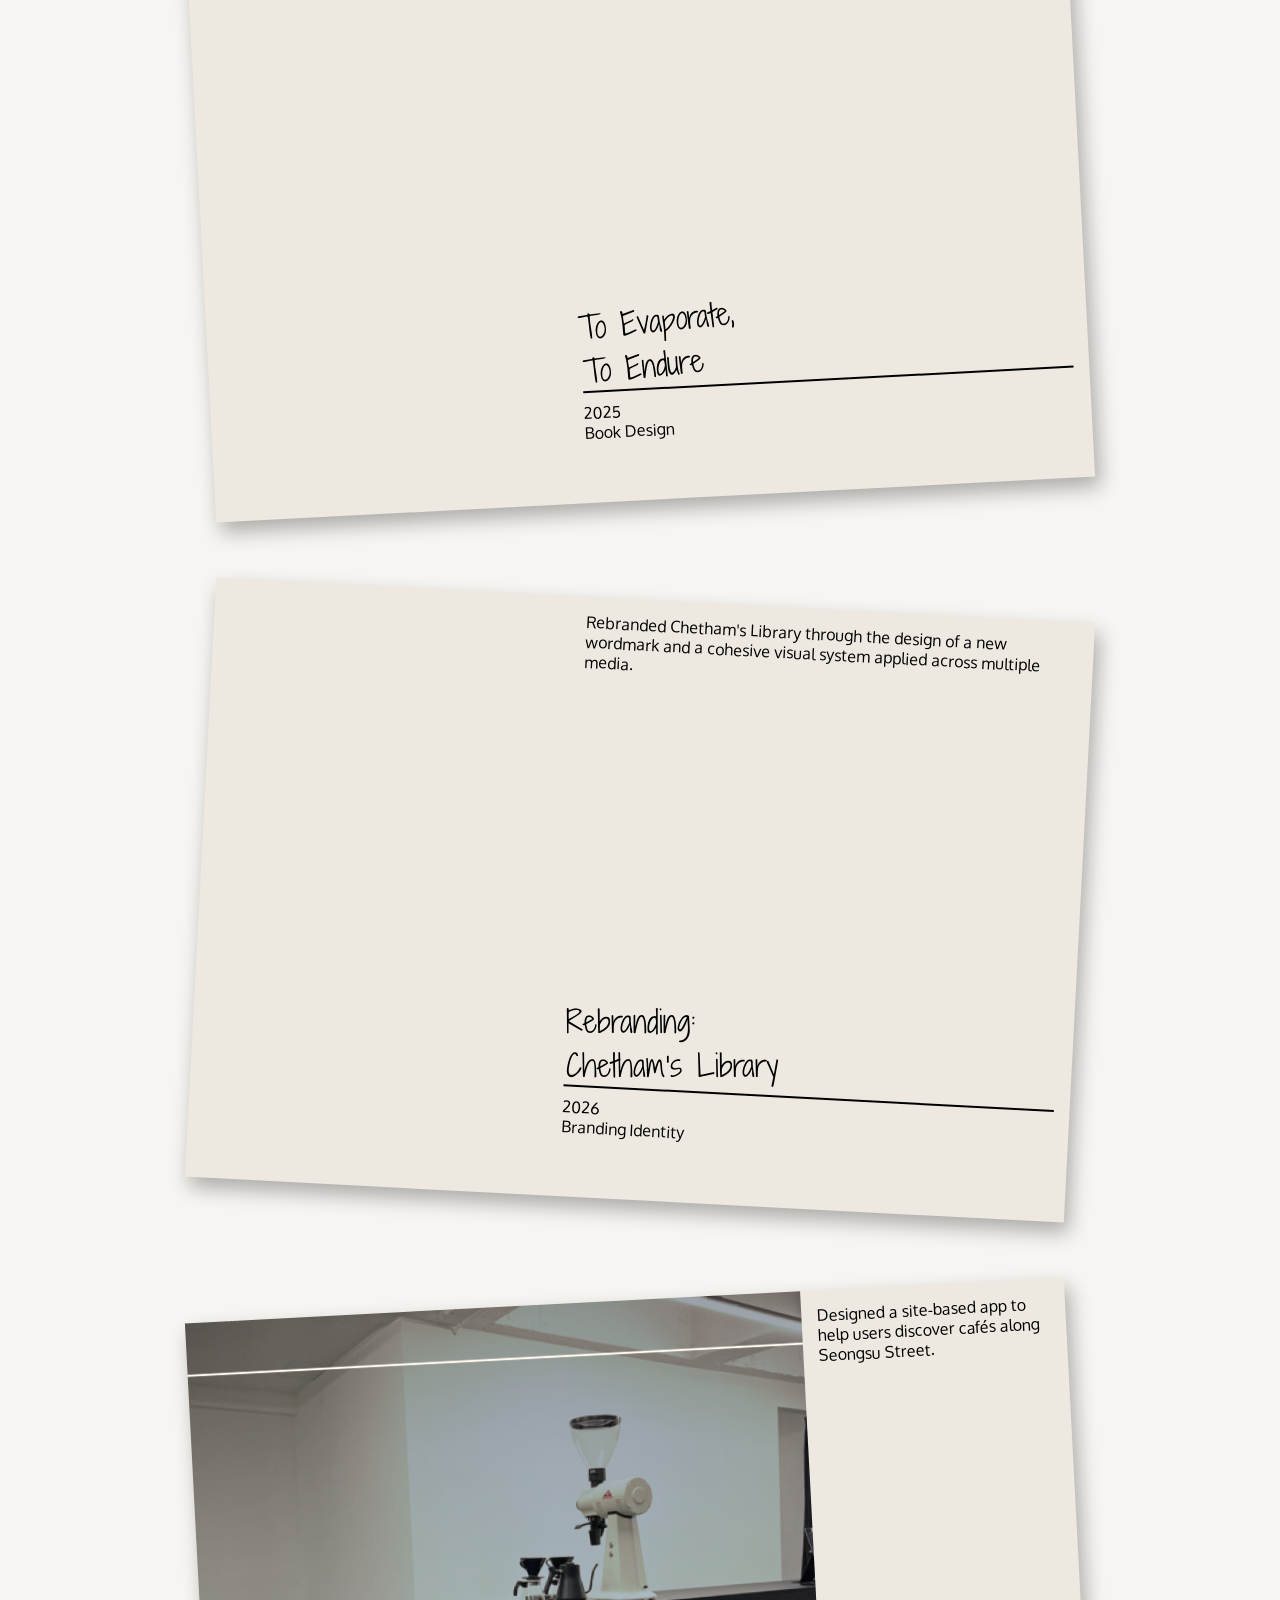
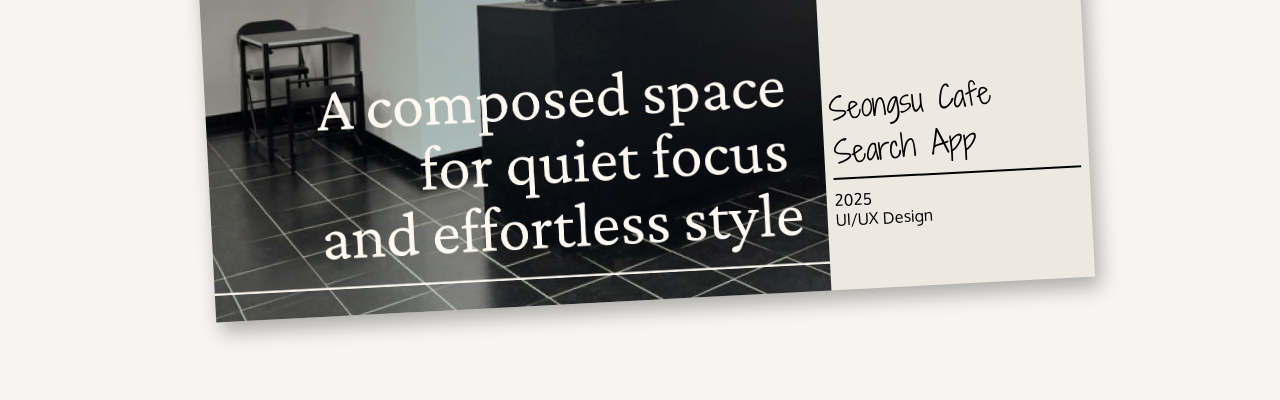
==== commit d95ea598: "thumbnail change chethams" ====
--- a/portfolio/index.html
+++ b/portfolio/index.html
@@ -83,7 +83,7 @@
 
          <a href="chethams.html">
             <div class="card flex">
-                <img src="image/thumbnails/thumbnail4.png" alt="">
+                <img src="image/Chethams/wordmark.png" alt="">
                 <div class="card-description">
                     <p>Rebranded Chetham's Library through the design of a new wordmark and a cohesive visual system applied across multiple media.</p>
                     <div class="work-name">
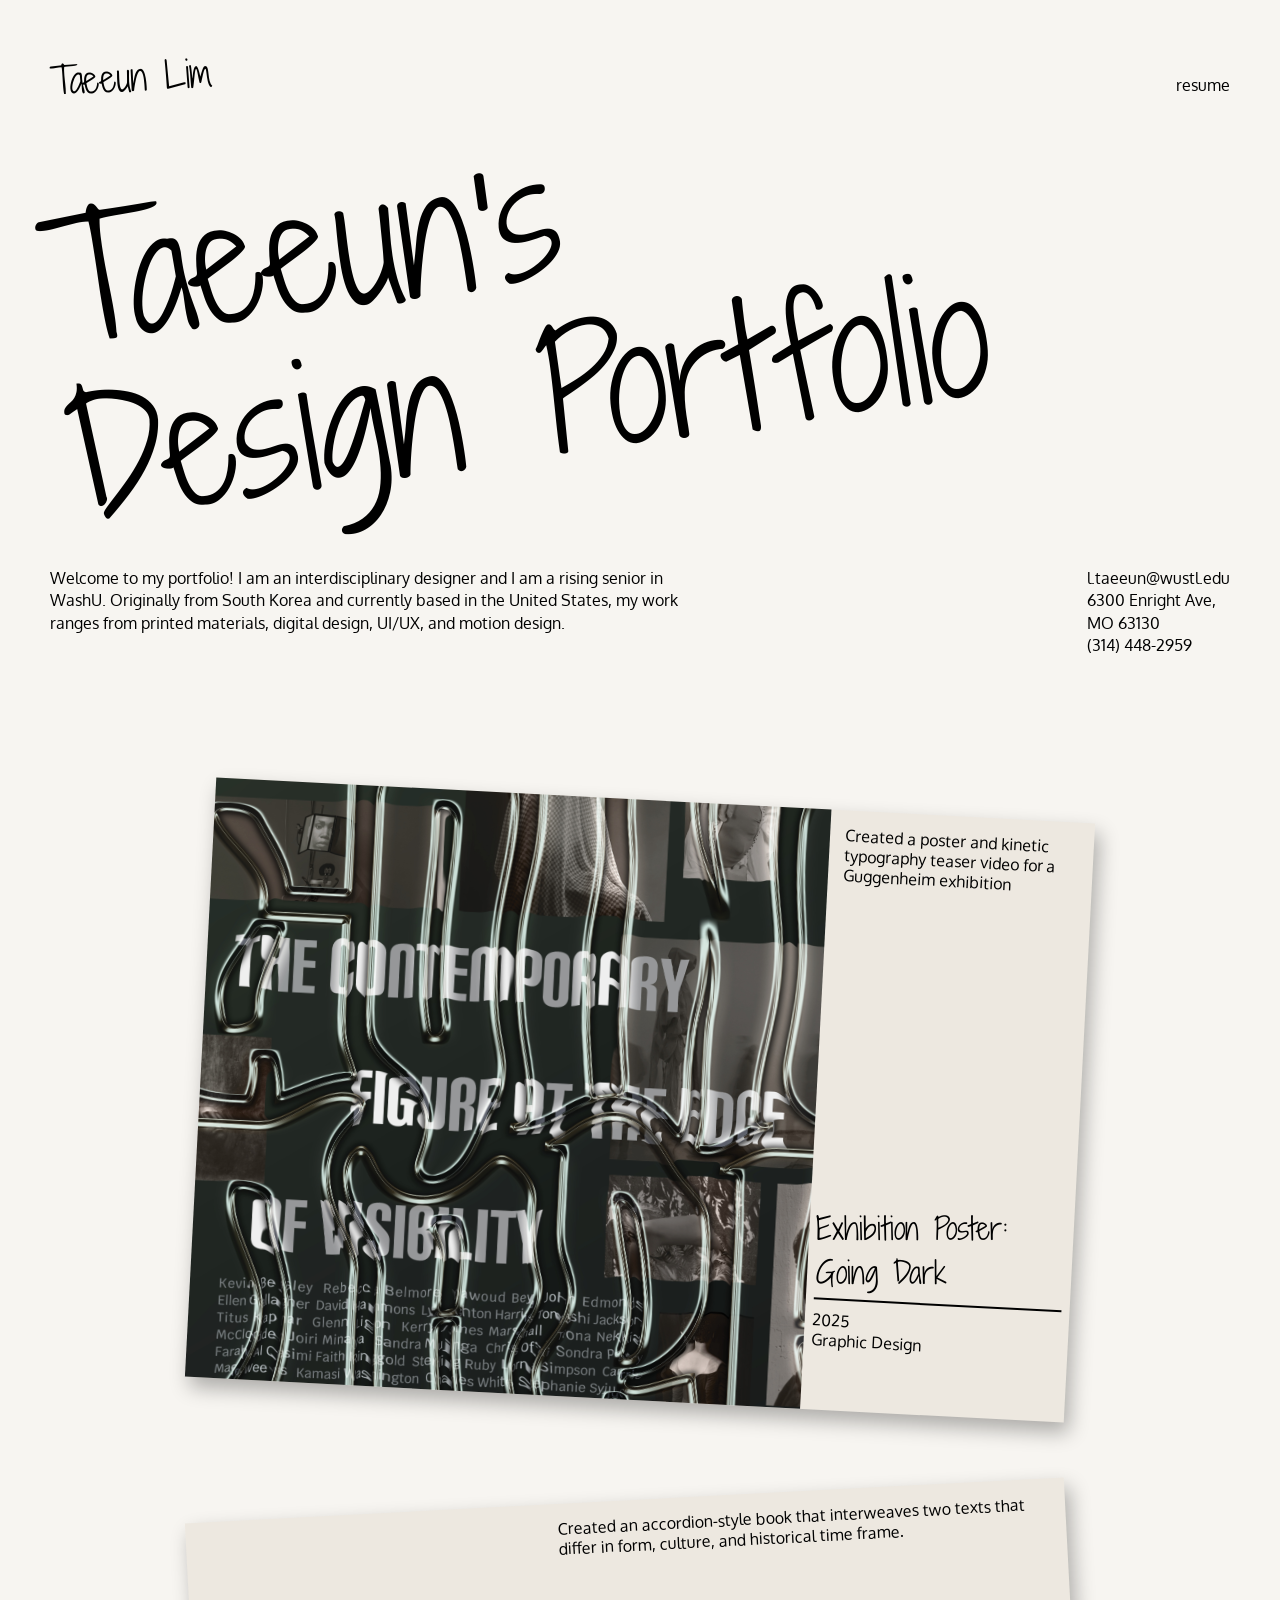
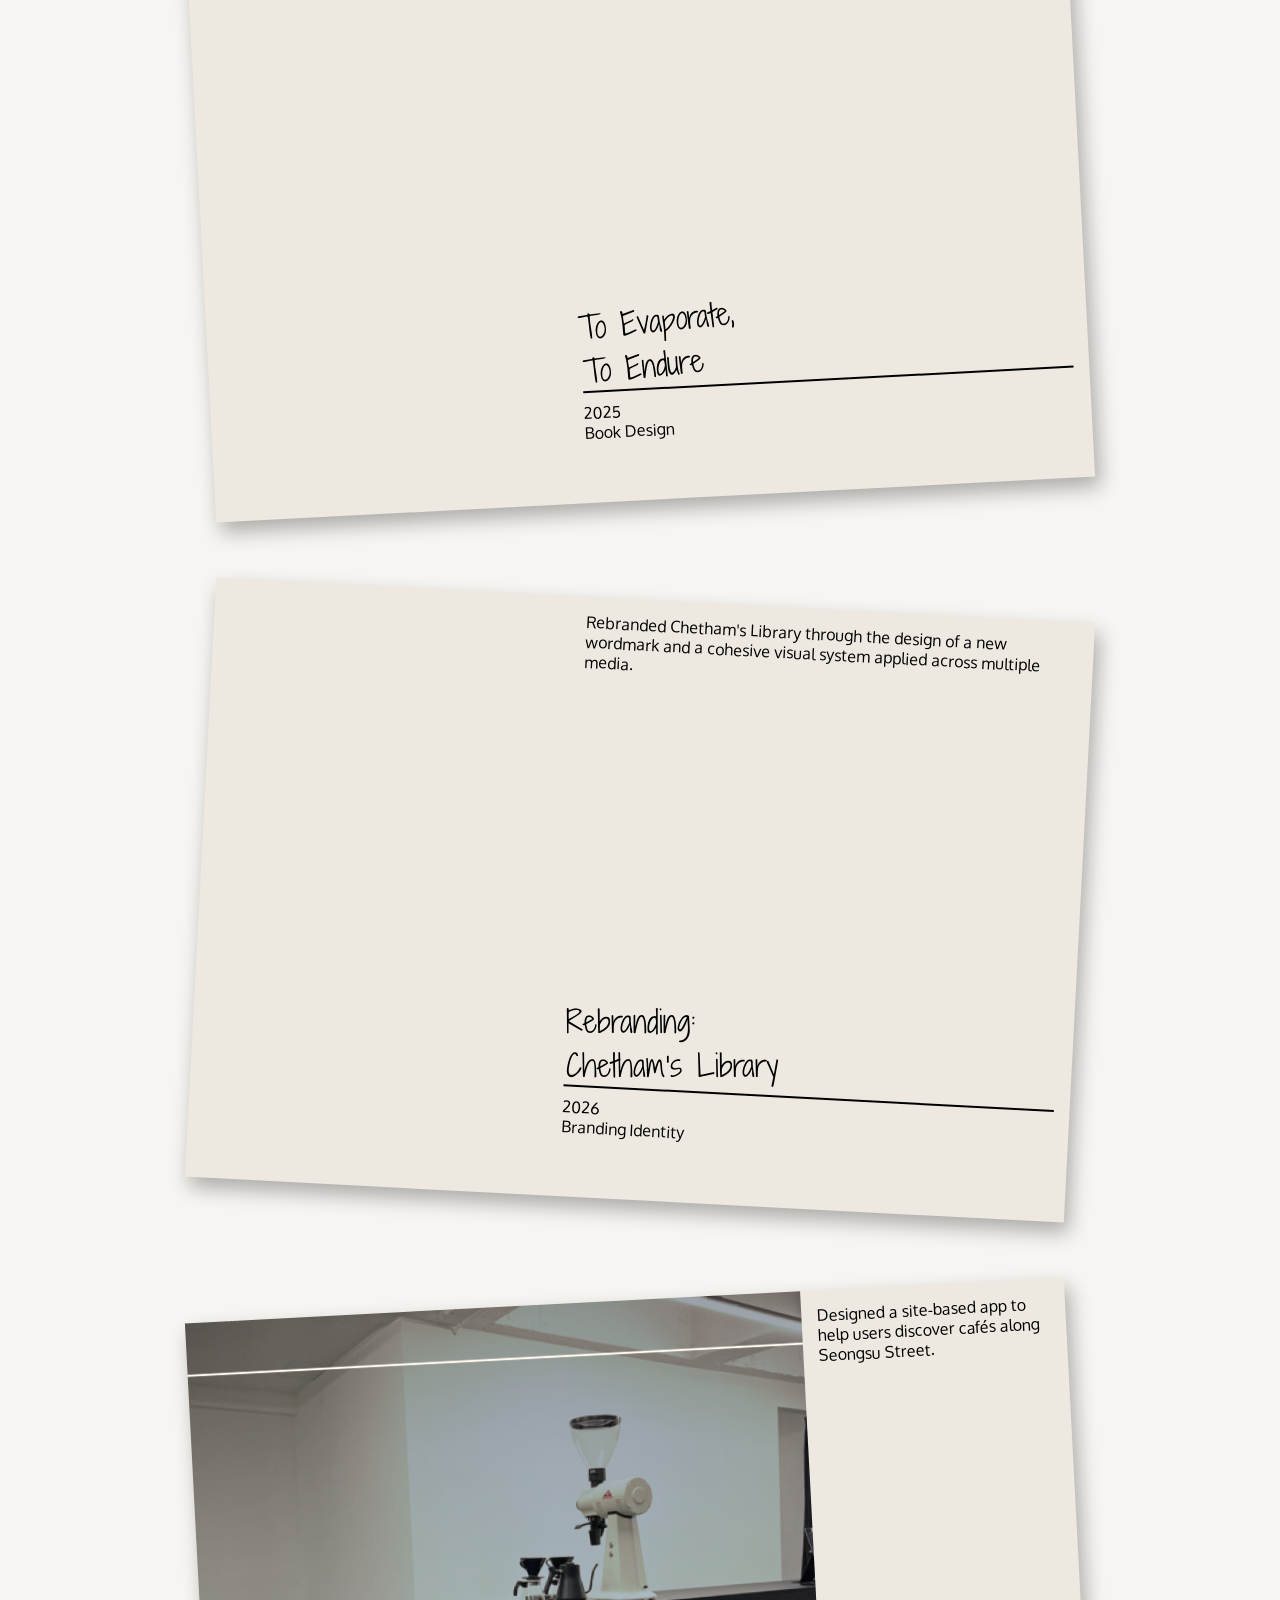
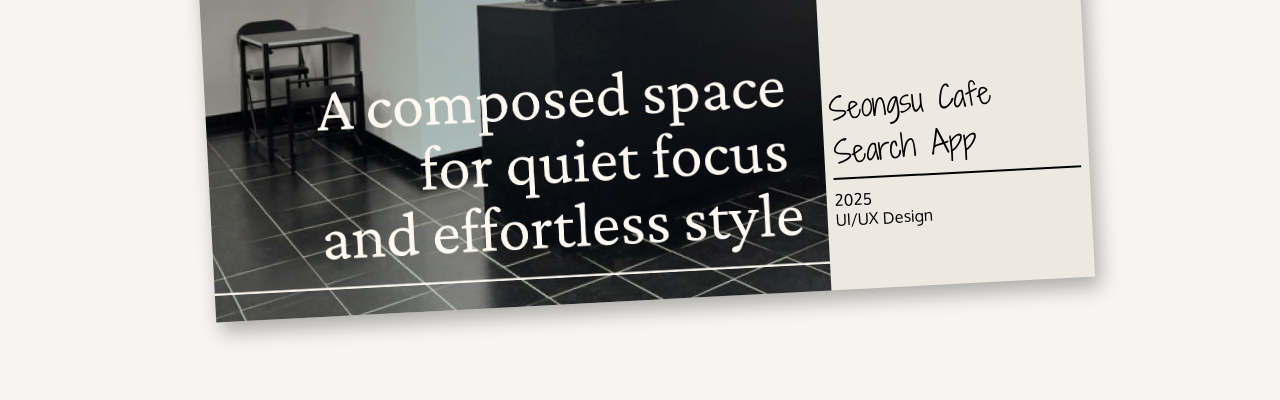
==== commit 4f39d22b: "change intro" ====
--- a/portfolio/index.html
+++ b/portfolio/index.html
@@ -30,7 +30,7 @@
                     <p>Taeeun's <br>Design Portfolio</p>
                 </div>
                 <div id="introduction" class="flex">
-                    <p>Welcome to my portfolio! I am an interdisciplinary designer and I am a rising senior in WashU. Originally from South Korea and currently based in the United States, my work ranges from printed materials, digital design, UI/UX, and motion design. I create work that is clear, evocative, and problem-solving.</p>
+                    <p>Welcome to my portfolio! I am an interdisciplinary designer and I am a rising senior in WashU. Originally from South Korea and currently based in the United States, my work ranges from printed materials, digital design, UI/UX, and motion design.</p>
                     <p>l.taeeun@wustl.edu <br>6300 Enright Ave, <br>MO 63130 <br>(314) 448-2959</p>
                 </div>
             </div>
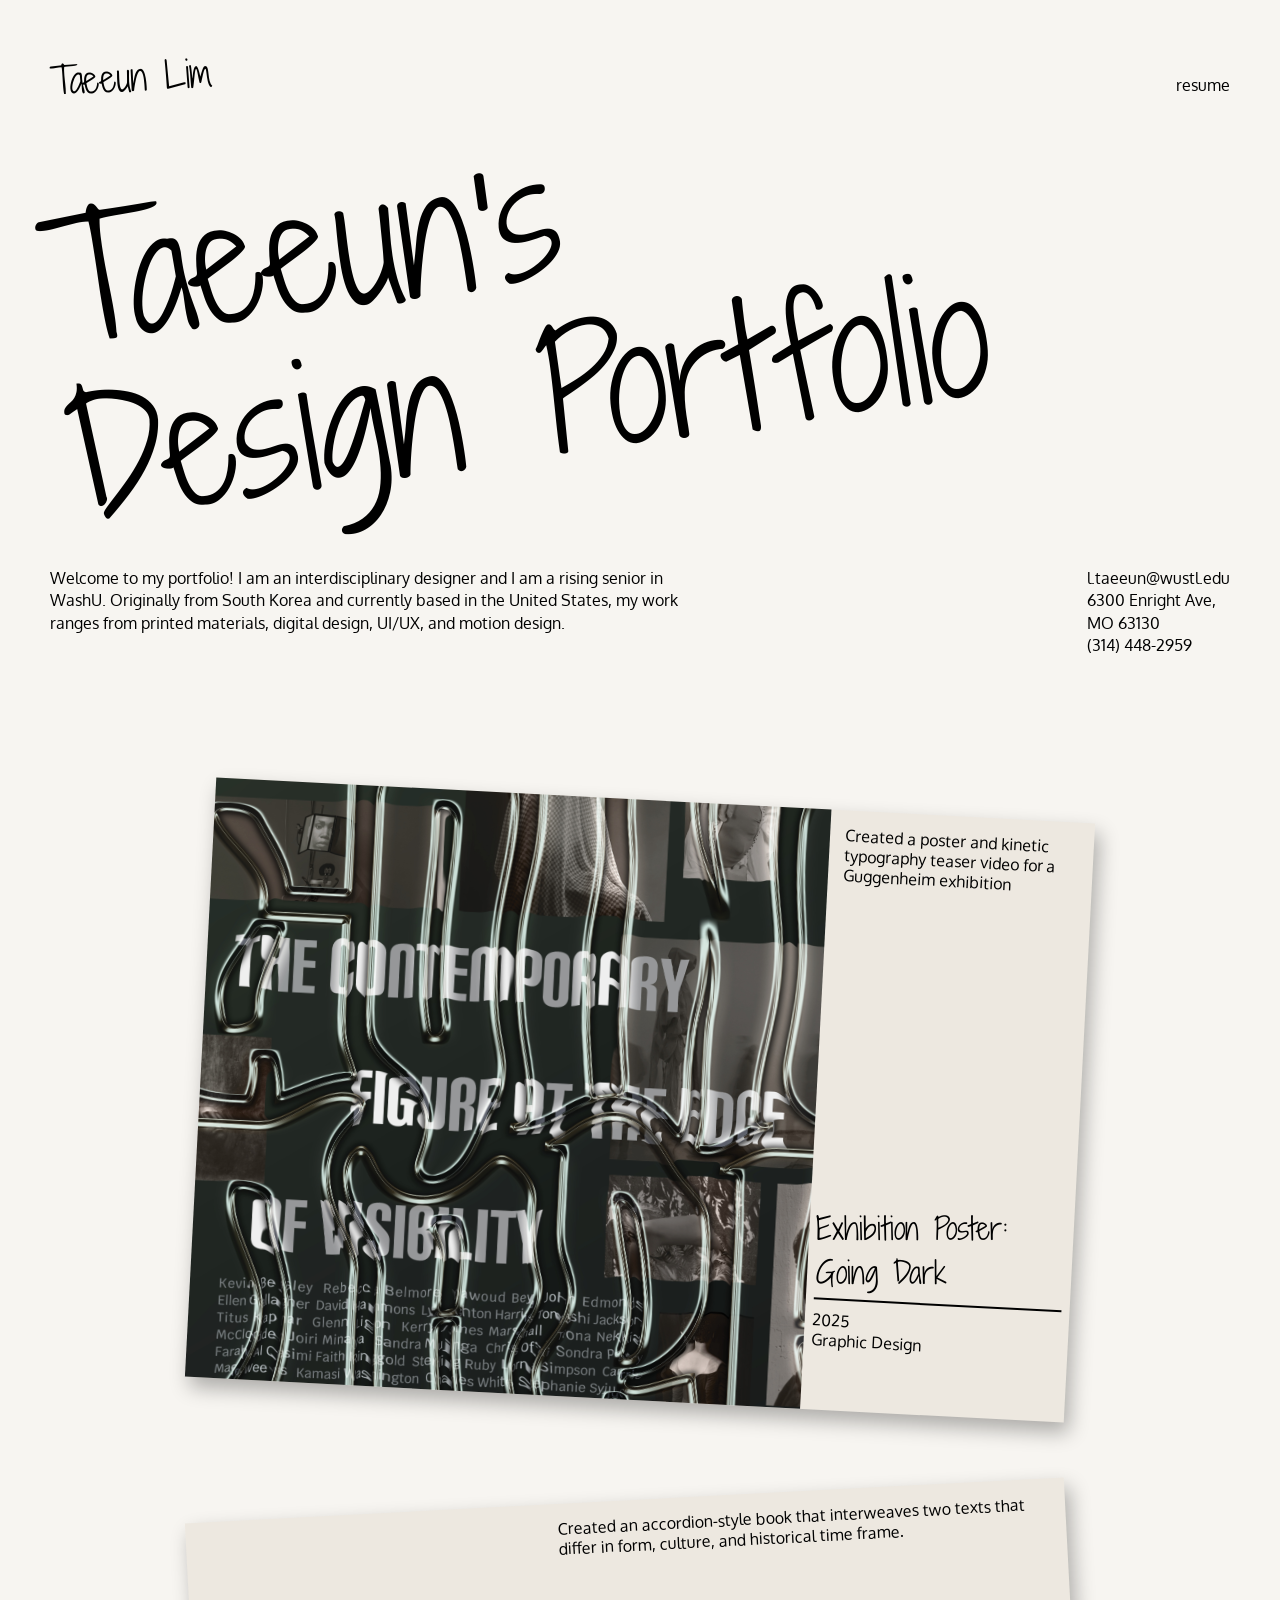
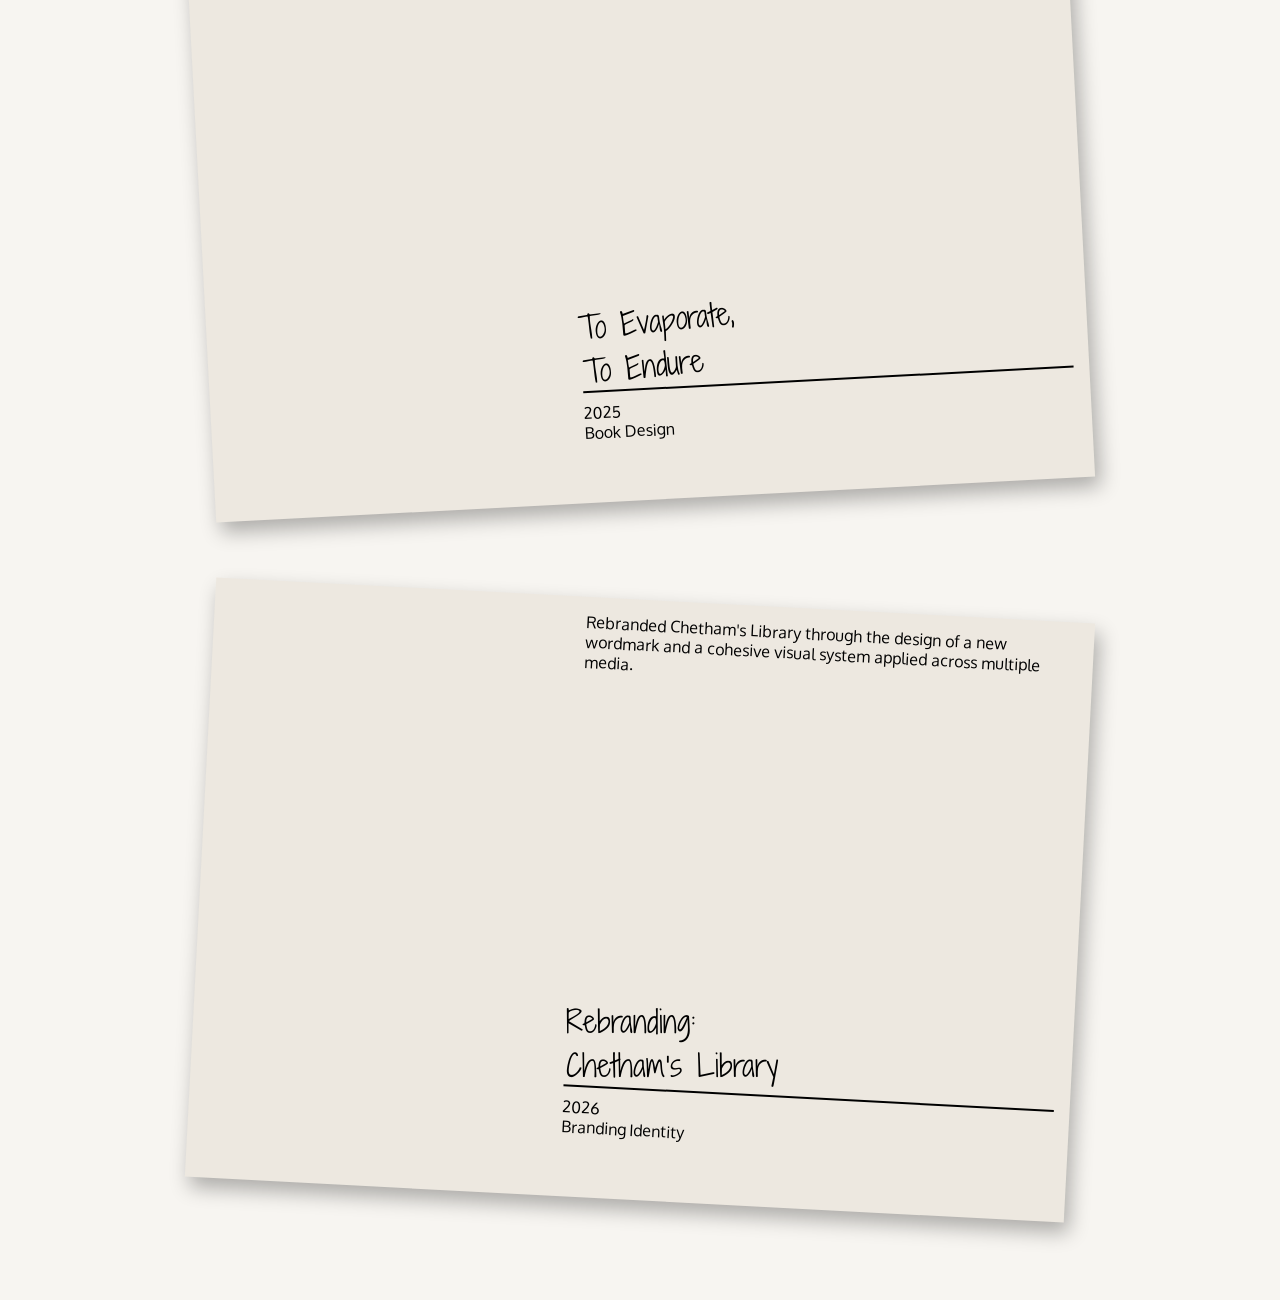
==== commit b50a9381: "erase seongsu.html" ====
--- a/portfolio/index.html
+++ b/portfolio/index.html
@@ -100,7 +100,7 @@
             </div>
         </a>
 
-        <a href="seongsu.html">
+        <!-- <a href="seongsu.html">
             <div class="card flex">
                 <img src="image/thumbnails/thumbnail2.png" alt="">
                 <div class="card-description">
@@ -117,7 +117,7 @@
                     
                 </div>
             </div>
-        </a>
+        </a> -->
 
          
 
